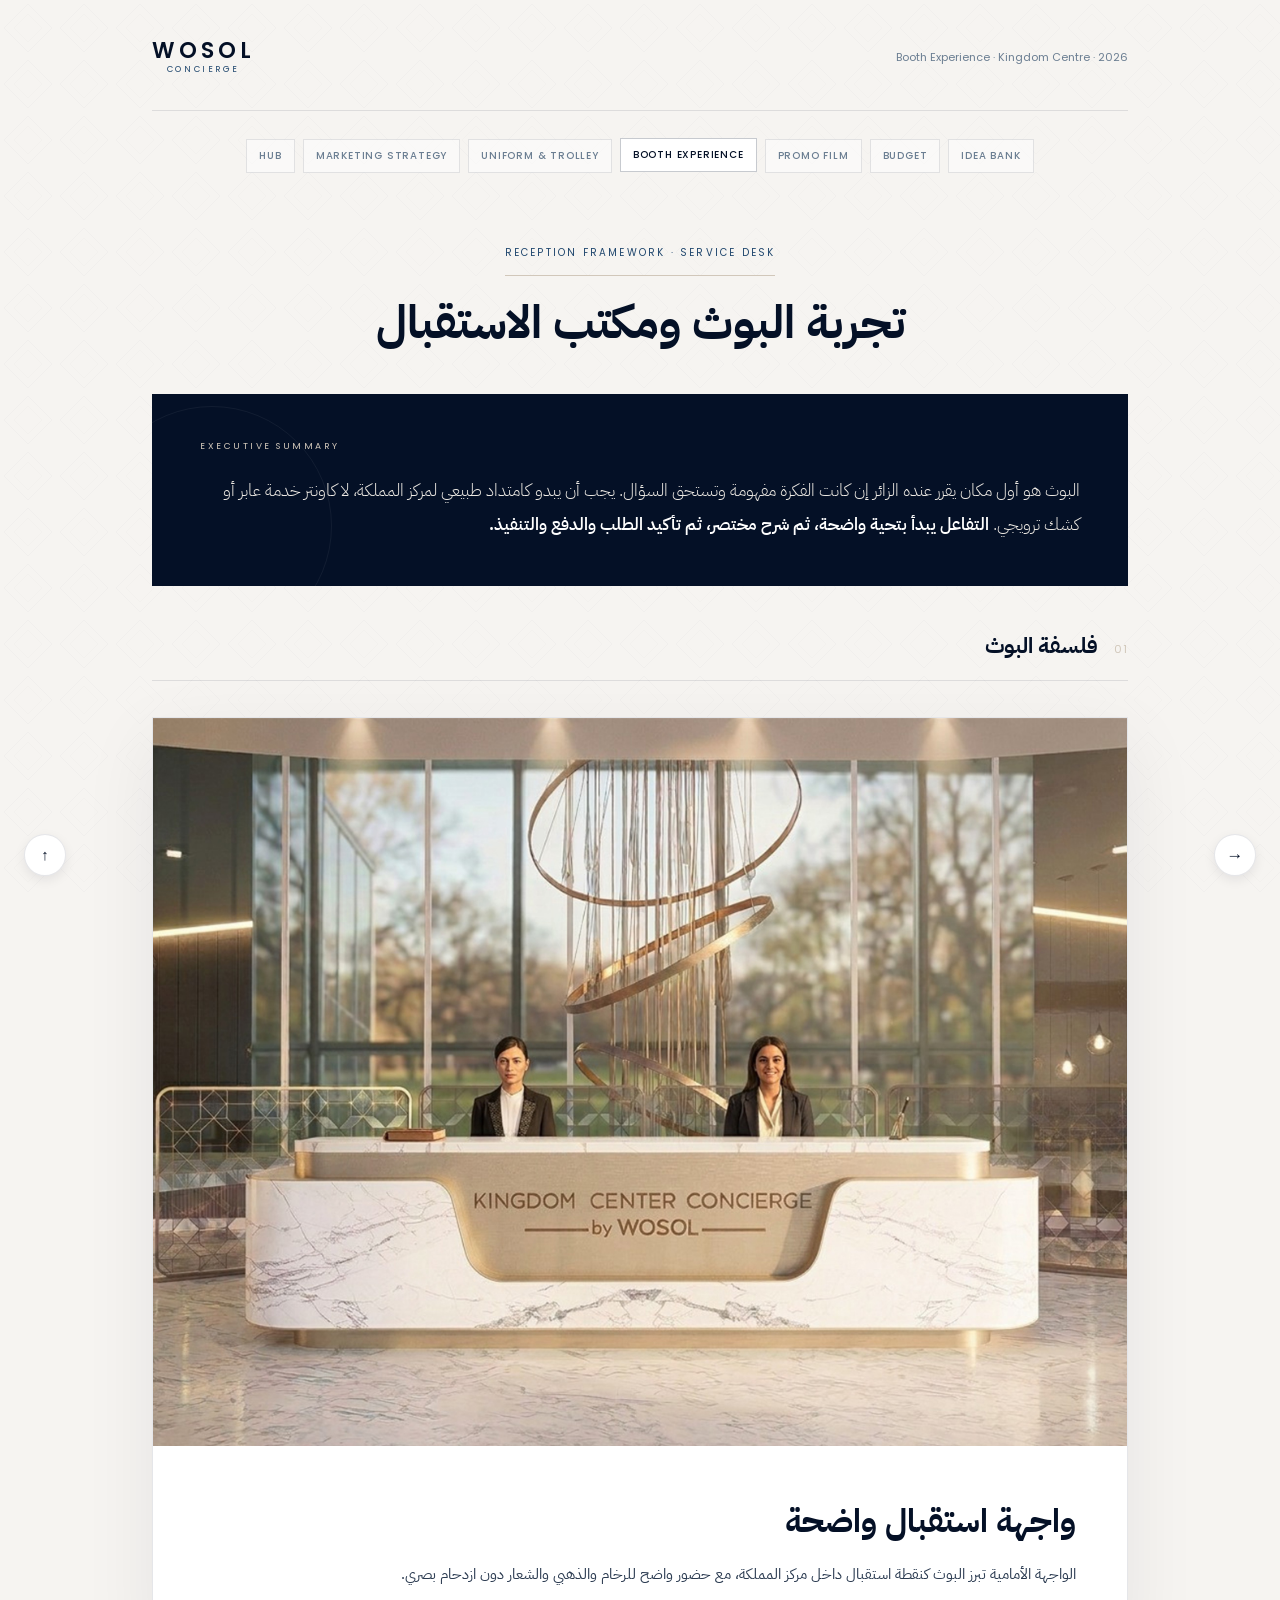
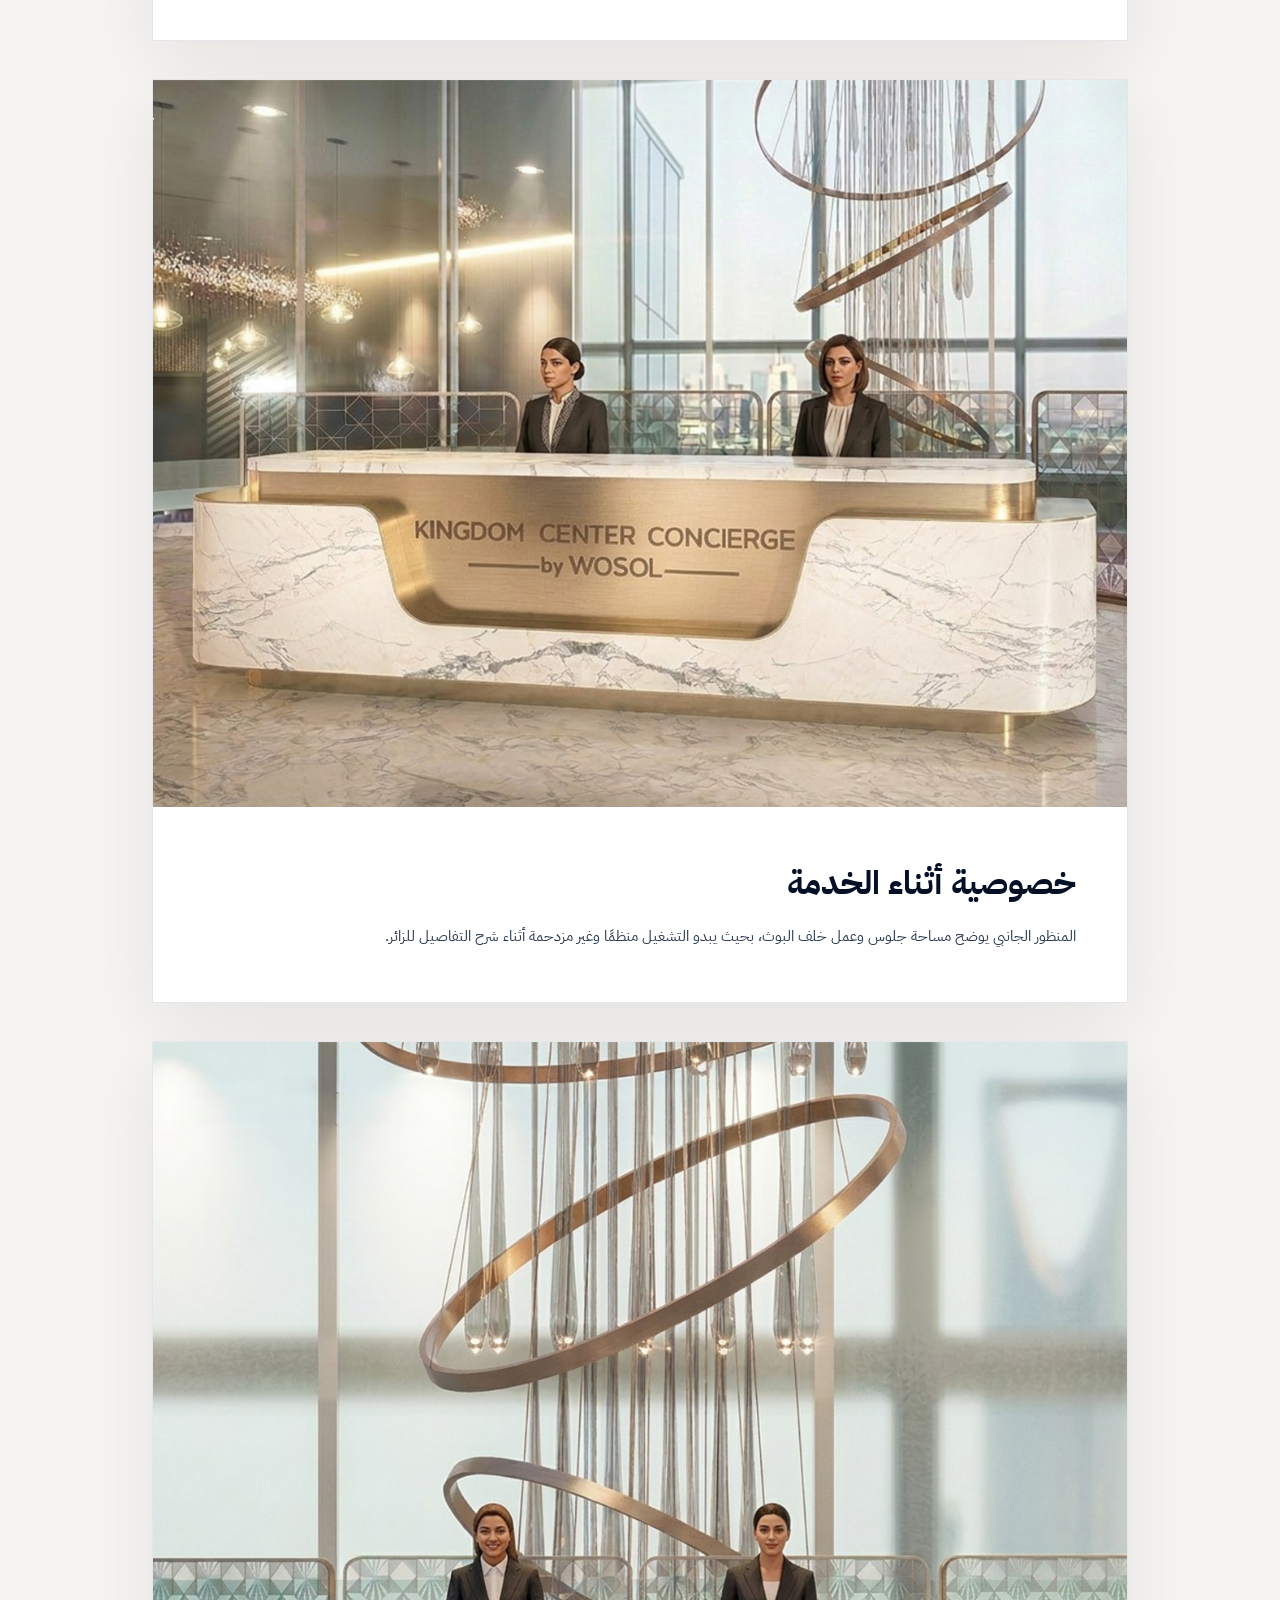
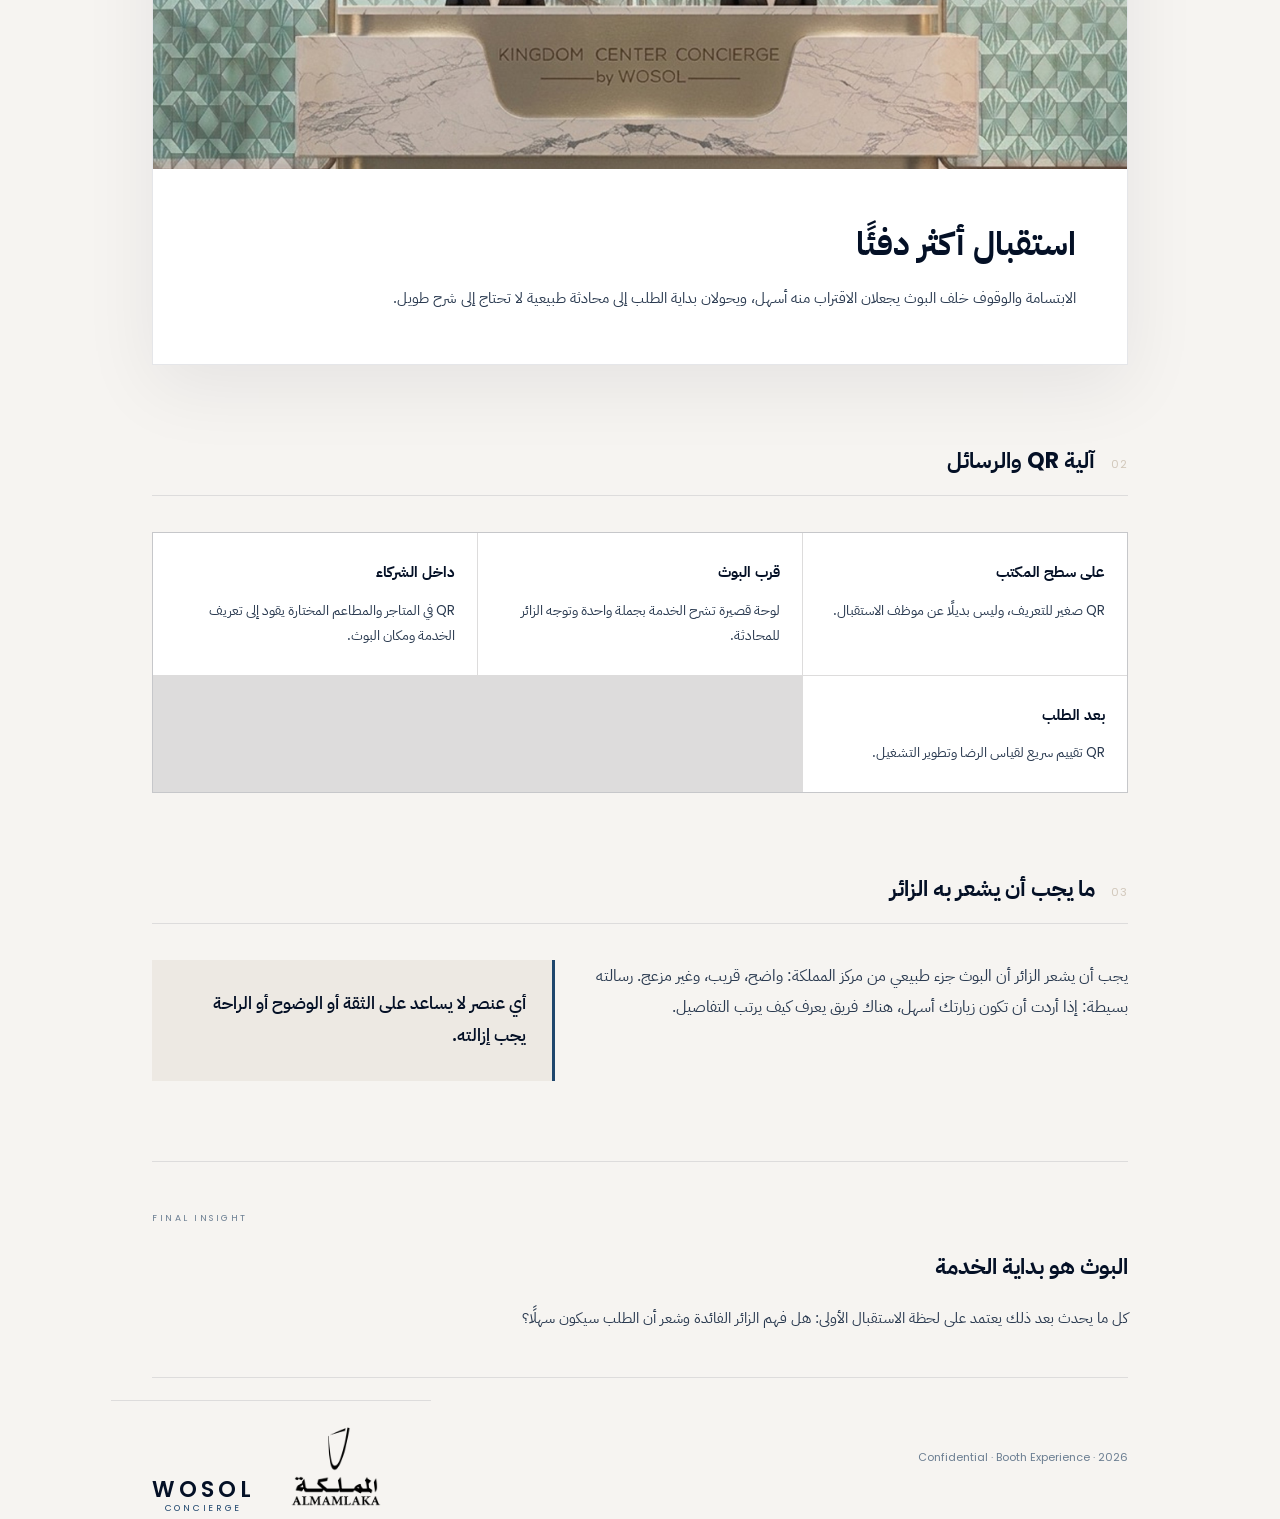
==== booth-experience/index.html @ fb4b719c "Adjust mobile footer lockup spacing" ====
<!DOCTYPE html>
<html lang="ar" dir="rtl">
<head>
  <meta charset="UTF-8" />
  <meta name="viewport" content="width=device-width, initial-scale=1.0" />
  <title>Kingdom Centre Concierge | Booth & Desk Experience</title>
  <link rel="preconnect" href="https://fonts.googleapis.com" />
  <link rel="preconnect" href="https://fonts.gstatic.com" crossorigin />
  <link href="https://fonts.googleapis.com/css2?family=IBM+Plex+Sans+Arabic:wght@300;400;500;600;700&family=Poppins:wght@300;400;500;600;700&display=swap" rel="stylesheet" />
  <link rel="stylesheet" href="/styles.css?v=footer-lockup-20260528" />
  <script src="/scripts/shared-shell.js?v=footer-lockup-20260528" defer></script>
</head>
<body>
  <div class="pattern-bg" aria-hidden="true"></div>

  <div class="page-wrapper">
    <div data-shell-header data-header-meta="Booth Experience · Kingdom Centre · 2026"></div>
    <div data-shell-nav data-current-page="booth-experience"></div>

    <main id="top">
      <div class="title-block">
        <span class="doc-label">Reception Framework · Service Desk</span>
        <h1 class="page-title">تجربة البوث ومكتب الاستقبال</h1>
      </div>

      <div class="exec-summary">
        <span class="exec-label">Executive Summary</span>
        <p>
          البوث هو أول مكان يقرر عنده الزائر إن كانت الفكرة مفهومة وتستحق السؤال.
          يجب أن يبدو كامتداد طبيعي لمركز المملكة، لا كاونتر خدمة عابر أو كشك ترويجي.
          <strong>التفاعل يبدأ بتحية واضحة، ثم شرح مختصر، ثم تأكيد الطلب والدفع والتنفيذ.</strong>
        </p>
      </div>

      <section class="section">
        <div class="section-header">
          <span class="section-num">01</span>
          <div>
            <h2 class="section-title">فلسفة البوث</h2>
          </div>
        </div>

        <div class="booth-scene-list">
          <article class="booth-scene-card">
            <img src="/assets/booth-images/booth-01.jpg" alt="واجهة أمامية لبوث الكونسيرج داخل مركز المملكة" loading="eager" decoding="async" />
            <div class="booth-scene-copy">
              <h3>واجهة استقبال واضحة</h3>
              <p>
                الواجهة الأمامية تبرز البوث كنقطة استقبال داخل مركز المملكة، مع حضور واضح للرخام
                والذهبي والشعار دون ازدحام بصري.
              </p>
            </div>
          </article>

          <article class="booth-scene-card">
            <img src="/assets/booth-images/booth-02.jpg" alt="منظور جانبي لبوث الكونسيرج يوضح الخصوصية ومنطقة الخدمة" loading="lazy" decoding="async" />
            <div class="booth-scene-copy">
              <h3>خصوصية أثناء الخدمة</h3>
              <p>
                المنظور الجانبي يوضح مساحة جلوس وعمل خلف البوث، بحيث يبدو التشغيل منظمًا
                وغير مزدحمة أثناء شرح التفاصيل للزائر.
              </p>
            </div>
          </article>

          <article class="booth-scene-card">
            <img src="/assets/booth-images/booth-05.jpg" alt="بوث الكونسيرج مع استقبال أكثر دفئًا داخل مركز المملكة" loading="lazy" decoding="async" />
            <div class="booth-scene-copy">
              <h3>استقبال أكثر دفئًا</h3>
              <p>
                الابتسامة والوقوف خلف البوث يجعلان الاقتراب منه أسهل،
                ويحولان بداية الطلب إلى محادثة طبيعية لا تحتاج إلى شرح طويل.
              </p>
            </div>
          </article>
        </div>
      </section>

      <section class="section">
        <div class="section-header">
          <span class="section-num">02</span>
          <div>
            <h2 class="section-title">آلية <bdi class="en-term">QR</bdi> والرسائل</h2>
          </div>
        </div>

        <div class="content-board">
          <div><strong>على سطح المكتب</strong><p><bdi class="en-term">QR</bdi> صغير للتعريف، وليس بديلًا عن موظف الاستقبال.</p></div>
          <div><strong>قرب البوث</strong><p>لوحة قصيرة تشرح الخدمة بجملة واحدة وتوجه الزائر للمحادثة.</p></div>
          <div><strong>داخل الشركاء</strong><p><bdi class="en-term">QR</bdi> في المتاجر والمطاعم المختارة يقود إلى تعريف الخدمة ومكان البوث.</p></div>
          <div><strong>بعد الطلب</strong><p><bdi class="en-term">QR</bdi> تقييم سريع لقياس الرضا وتطوير التشغيل.</p></div>
        </div>
      </section>

      <section class="section">
        <div class="section-header">
          <span class="section-num">03</span>
          <div>
            <h2 class="section-title">ما يجب أن يشعر به الزائر</h2>
          </div>
        </div>

        <div class="section-body two-column">
          <p>
            يجب أن يشعر الزائر أن البوث جزء طبيعي من مركز المملكة: واضح، قريب، وغير مزعج.
            رسالته بسيطة: إذا أردت أن تكون زيارتك أسهل، هناك فريق يعرف كيف يرتب التفاصيل.
          </p>
          <aside class="insight-panel">
            <p>أي عنصر لا يساعد على الثقة أو الوضوح أو الراحة يجب إزالته.</p>
          </aside>
        </div>
      </section>

      <div class="closing-section">
        <span class="closing-label">Final Insight</span>
        <h3>البوث هو بداية الخدمة</h3>
        <p>كل ما يحدث بعد ذلك يعتمد على لحظة الاستقبال الأولى: هل فهم الزائر الفائدة وشعر أن الطلب سيكون سهلًا؟</p>
      </div>
    </main>

    <div data-shell-footer data-footer-meta="Confidential · Booth Experience · 2026"></div>
  </div>

  <a class="back-btn" href="#top" aria-label="Back to top">↑</a>
  <button class="history-back-btn" type="button" aria-label="Back" onclick="location.href='/'">→</button>
</body>
</html>
---- styles.css ----
:root {
  --navy-deep: #041026;
  --navy-mid: #16304E;
  --navy-light: #1F466D;
  --beige-warm: #EDE9E3;
  --beige-sand: #D1C7BA;
  --white-soft: #F6F4F1;
  --text-body: #2a3a50;
  --text-light: #6b7e92;
  --border: rgba(4, 16, 38, 0.10);
  --shadow: 0 22px 60px rgba(4, 16, 38, 0.08);
}

*,
*::before,
*::after {
  box-sizing: border-box;
  margin: 0;
  padding: 0;
}

html {
  font-size: 16px;
  scroll-behavior: smooth;
}

body {
  font-family: 'IBM Plex Sans Arabic', sans-serif;
  background-color: var(--white-soft);
  color: var(--navy-deep);
  line-height: 1.85;
  direction: rtl;
  -webkit-font-smoothing: antialiased;
}

a {
  color: inherit;
  text-decoration: none;
}

.sr-only {
  position: absolute;
  width: 1px;
  height: 1px;
  padding: 0;
  margin: -1px;
  overflow: hidden;
  clip: rect(0, 0, 0, 0);
  white-space: nowrap;
  border: 0;
}

.en-term {
  direction: ltr;
  unicode-bidi: isolate;
  font-family: 'Poppins', sans-serif;
  white-space: nowrap;
}

p + p {
  margin-top: 14px;
}

.en,
.header-meta,
.doc-label,
.page-title-en,
.exec-label,
.section-num,
.section-title-en,
.card-num,
.footer-meta,
.closing-label,
.logo-name,
.logo-sub,
.visual-label,
.row-num,
.roadmap-month,
.channel-name,
.hub-title,
.hub-subtitle,
.grid-label,
.hub-card-mark,
.card-cta,
.block-label,
.budget-table th,
.budget-table td {
  font-family: 'Poppins', sans-serif;
}

.pattern-bg {
  position: fixed;
  inset: 0;
  z-index: 0;
  pointer-events: none;
  opacity: 0.026;
  background-image: url("data:image/svg+xml,%3Csvg xmlns='http://www.w3.org/2000/svg' width='56' height='56'%3E%3Cpolygon points='28,4 52,28 28,52 4,28' fill='none' stroke='%23041026' stroke-width='0.8'/%3E%3Cpolygon points='28,14 42,28 28,42 14,28' fill='none' stroke='%23041026' stroke-width='0.5'/%3E%3C/svg%3E");
}

.site-intro {
  position: fixed;
  inset: 0;
  z-index: 9999;
  display: grid;
  place-items: center;
  overflow: hidden;
  background:
    radial-gradient(circle at 50% 44%, rgba(209, 199, 186, 0.24), transparent 28rem),
    var(--white-soft);
  animation: intro-exit 3s cubic-bezier(0.22, 1, 0.36, 1) forwards;
  pointer-events: none;
}

.site-intro::before {
  content: "";
  position: absolute;
  inset: 0;
  opacity: 0.024;
  background-image: url("data:image/svg+xml,%3Csvg xmlns='http://www.w3.org/2000/svg' width='80' height='80'%3E%3Cpath d='M40 0 L80 40 L40 80 L0 40Z' fill='none' stroke='%23041026' stroke-width='1'/%3E%3Cpath d='M40 20 L60 40 L40 60 L20 40Z' fill='none' stroke='%23041026' stroke-width='0.5'/%3E%3C/svg%3E");
}

.intro-lockup {
  position: relative;
  z-index: 1;
  display: grid;
  grid-template-columns: auto auto;
  align-items: end;
  justify-content: center;
  gap: clamp(34px, 8vw, 120px);
  width: min(720px, calc(100vw - 48px));
  direction: ltr;
  animation: intro-mark 2.72s cubic-bezier(0.22, 1, 0.36, 1) forwards;
}

.intro-wosol-mark {
  align-items: flex-start;
  min-width: 0;
}

.intro-wosol-mark .logo-name {
  font-size: clamp(24px, 3.85vw, 42px);
}

.intro-wosol-mark .logo-sub {
  margin-top: 7px;
  font-size: clamp(8px, 1.22vw, 13px);
}

.intro-kingdom-mark {
  display: grid;
  place-items: center;
  transform: translateY(clamp(16px, 2.4vw, 30px));
  width: clamp(116px, 18vw, 190px);
}

.intro-kingdom-mark img {
  display: block;
  width: 100%;
  height: auto;
}

.intro-line {
  position: absolute;
  top: calc(50% + 132px);
  z-index: 1;
  width: min(340px, 62vw);
  height: 1px;
  background: linear-gradient(90deg, transparent, var(--beige-sand), transparent);
  transform: scaleX(0);
  transform-origin: center;
  animation: intro-line 1.9s 0.5s cubic-bezier(0.22, 1, 0.36, 1) forwards;
}

.intro-title {
  position: absolute;
  top: calc(50% + 162px);
  z-index: 1;
  margin: 0;
  color: var(--text-light);
  direction: ltr;
  font-size: 9px;
  letter-spacing: 0.30em;
  text-transform: uppercase;
  opacity: 0;
  animation: intro-title 1.35s 1.15s ease forwards;
}

@keyframes intro-mark {
  0% {
    opacity: 0;
    filter: blur(10px);
    transform: translateY(18px);
  }

  34%,
  76% {
    opacity: 1;
    filter: blur(0);
    transform: translateY(0);
  }

  100% {
    opacity: 0;
    filter: blur(10px);
    transform: translateY(-16px);
  }
}

@keyframes intro-line {
  0% {
    opacity: 0;
    transform: scaleX(0);
  }

  28%,
  82% {
    opacity: 1;
    transform: scaleX(1);
  }

  100% {
    opacity: 0;
    transform: scaleX(1);
  }
}

@keyframes intro-title {
  0% {
    opacity: 0;
    filter: blur(8px);
    transform: translateY(8px);
  }

  58%,
  82% {
    opacity: 1;
    filter: blur(0);
    transform: translateY(0);
  }

  100% {
    opacity: 0;
    filter: blur(6px);
    transform: translateY(-8px);
  }
}

@keyframes intro-exit {
  0%,
  78% {
    opacity: 1;
    visibility: visible;
  }

  100% {
    opacity: 0;
    visibility: hidden;
  }
}

.page-wrapper {
  position: relative;
  z-index: 1;
  max-width: 1040px;
  margin: 0 auto;
  padding: 0 32px 0;
}

.site-header {
  display: flex;
  align-items: center;
  justify-content: space-between;
  gap: 28px;
  padding: 40px 0 36px;
  border-bottom: 1px solid var(--border);
  margin-bottom: 72px;
}

.hub-nav {
  display: flex;
  flex-wrap: wrap;
  justify-content: center;
  gap: 8px;
  margin: -44px 0 64px;
  direction: ltr;
}

.hub-nav a {
  display: inline-flex;
  align-items: center;
  min-height: 34px;
  padding: 7px 12px;
  border: 1px solid var(--border);
  background: rgba(255, 255, 255, 0.48);
  color: var(--text-light);
  font-size: 10px;
  font-weight: 500;
  letter-spacing: 0.08em;
  text-transform: uppercase;
  transition: transform 0.2s ease, border-color 0.2s ease, color 0.2s ease, background 0.2s ease;
}

.hub-nav a:hover,
.hub-nav a[aria-current="page"] {
  transform: translateY(-1px);
  border-color: rgba(4, 16, 38, 0.22);
  background: #fff;
  color: var(--navy-deep);
}

.hub-wrapper {
  max-width: 1120px;
}

.hub-header {
  margin-bottom: 68px;
}

.hub-hero {
  display: flex;
  justify-content: center;
  margin-bottom: 68px;
  padding-bottom: 54px;
  border-bottom: 1px solid var(--border);
}

.hub-hero-copy {
  width: min(920px, 100%);
  text-align: center;
}

.hub-hero-image {
  width: min(760px, 100%);
  margin: 0 auto 30px;
  overflow: hidden;
  border: 1px solid rgba(4, 16, 38, 0.10);
  background: rgba(237, 233, 227, 0.38);
  box-shadow: 0 22px 70px rgba(4, 16, 38, 0.08);
}

.hub-hero-image img {
  display: block;
  width: 100%;
  height: auto;
}

.hub-title {
  max-width: 100%;
  margin: 0 auto 22px;
  color: var(--navy-deep);
  direction: ltr;
  font-size: clamp(21px, 3.65vw, 42px);
  font-weight: 600;
  letter-spacing: 0;
  line-height: 1.08;
  white-space: nowrap;
}

.hub-title-compact {
  display: none;
}

.hub-subtitle {
  max-width: 820px;
  margin: 0 auto;
  color: var(--text-body);
  direction: ltr;
  font-size: clamp(14px, 1.7vw, 17px);
  font-weight: 300;
  line-height: 1.9;
}

.hub-hero-panel {
  border: 1px solid var(--border);
  background: #fff;
  padding: 30px;
  box-shadow: var(--shadow);
}

.hub-hero-panel p,
.hub-nav-block p {
  color: var(--text-body);
  font-size: 14px;
  line-height: 1.9;
}

.hub-nav-block p {
  margin: 0;
  width: min(100%, 620px);
  order: 2;
  direction: rtl;
  text-align: right;
}

.hub-nav-block {
  display: flex;
  align-items: end;
  justify-content: space-between;
  gap: 28px;
  margin-bottom: 24px;
  padding-bottom: 18px;
  border-bottom: 1px solid var(--border);
  direction: ltr;
}

.grid-label {
  color: var(--navy-light);
  direction: ltr;
  font-size: 11px;
  font-weight: 600;
  letter-spacing: 0.20em;
  text-transform: uppercase;
}

.hub-nav-block .grid-label {
  order: 1;
  flex: 0 0 auto;
  text-align: left;
}

.hub-cards-grid {
  display: grid;
  grid-template-columns: repeat(3, minmax(0, 1fr));
  gap: 16px;
  margin-bottom: 76px;
}

.hub-card {
  position: relative;
  display: grid;
  min-height: 360px;
  align-content: start;
  gap: 14px;
  padding: 22px;
  border: 1px solid var(--border);
  background: #fff;
  color: var(--navy-deep);
  overflow: hidden;
  transition: transform 0.25s ease, border-color 0.25s ease, box-shadow 0.25s ease;
}

.hub-card:hover {
  transform: translateY(-4px);
  border-color: rgba(4, 16, 38, 0.22);
  box-shadow: var(--shadow);
}

.hub-card-mark {
  color: var(--beige-sand);
  direction: ltr;
  font-size: 11px;
  font-weight: 600;
  letter-spacing: 0.16em;
  text-transform: uppercase;
}

.hub-card h2 {
  position: relative;
  z-index: 1;
  direction: ltr;
  font-size: 18px;
  font-weight: 600;
  line-height: 1.35;
  text-align: center;
}

.hub-card p {
  position: relative;
  z-index: 1;
  color: var(--text-body);
  font-size: 13.5px;
  line-height: 1.9;
}

.hub-card .en-card-note {
  direction: ltr;
  font-family: 'Poppins', sans-serif;
  font-size: 14px;
  font-weight: 500;
  letter-spacing: 0.02em;
  text-align: left;
}

.hub-card .card-cta {
  position: relative;
  z-index: 1;
  display: inline-flex;
  align-items: center;
  justify-content: center;
  justify-self: center;
  min-width: 128px;
  margin-top: auto;
  padding: 11px 24px;
  border: 1px solid rgba(209, 199, 186, 0.72);
  background: var(--beige-warm);
  color: var(--navy-deep);
  direction: ltr;
  font-size: 11px;
  font-weight: 600;
  letter-spacing: 0.16em;
  line-height: 1;
  text-transform: uppercase;
  box-shadow: 0 10px 28px rgba(4, 16, 38, 0.06);
}

.featured-card {
  background: var(--navy-deep);
  color: var(--beige-warm);
}

.featured-card p,
.featured-card .card-cta {
  color: var(--beige-warm);
}

.featured-card .card-cta {
  color: var(--navy-deep);
}

.featured-card .hub-card-mark {
  color: var(--beige-sand);
}

.hub-card-visual {
  min-height: 132px;
}

.hub-card-image {
  position: relative;
  z-index: 1;
  display: block;
  width: 100%;
  min-height: 0;
  margin: 0;
  aspect-ratio: 8 / 5;
  overflow: hidden;
  border: 1px solid rgba(4, 16, 38, 0.10);
  background:
    linear-gradient(145deg, rgba(255, 255, 255, 0.58), rgba(237, 233, 227, 0.68)),
    var(--beige-warm);
}

.hub-card-image img {
  display: block;
  width: 100%;
  height: 100%;
  object-fit: contain;
}

.featured-card .hub-card-image {
  border-color: rgba(237, 233, 227, 0.18);
  background: var(--navy-mid);
}

.idea-bank-section {
  scroll-margin-top: 32px;
}

.sketch-mark,
.sketch-board {
  position: relative;
  overflow: hidden;
  border: 1px solid rgba(4, 16, 38, 0.10);
  background:
    linear-gradient(145deg, rgba(255, 255, 255, 0.62), rgba(237, 233, 227, 0.70)),
    var(--beige-warm);
}

.featured-card .sketch-mark {
  border-color: rgba(237, 233, 227, 0.18);
  background:
    linear-gradient(145deg, rgba(255, 255, 255, 0.08), rgba(209, 199, 186, 0.15)),
    var(--navy-mid);
}

.sketch-mark::before,
.sketch-mark::after,
.sketch-board::before,
.sketch-board::after {
  content: "";
  position: absolute;
  pointer-events: none;
}

.sketch-mark::before {
  inset: 24px 28px 28px 28px;
  border: 1px solid rgba(4, 16, 38, 0.16);
  transform: rotate(-2deg);
}

.sketch-mark::after {
  inset: 42px 18% 38px 18%;
  border-top: 2px solid rgba(4, 16, 38, 0.34);
  border-bottom: 1px solid rgba(209, 199, 186, 0.9);
  transform: rotate(3deg);
}

.featured-card .sketch-mark::before,
.featured-card .sketch-mark::after {
  border-color: rgba(237, 233, 227, 0.28);
}

.sketch-mark-uniform::after {
  inset: 28px 34% 28px 34%;
  border: 1px solid rgba(4, 16, 38, 0.28);
  border-radius: 50% 50% 8px 8px;
  background: linear-gradient(90deg, transparent 48%, rgba(209, 199, 186, 0.65) 48% 52%, transparent 52%);
}

.sketch-mark-booth::after {
  inset: auto 16% 28px 16%;
  height: 48px;
  border: 1px solid rgba(4, 16, 38, 0.20);
  border-top: 4px solid rgba(209, 199, 186, 0.90);
}

.sketch-mark-film::after {
  inset: 30px 14% 30px 14%;
  border-top: 3px solid rgba(4, 16, 38, 0.28);
  border-bottom: 3px solid rgba(4, 16, 38, 0.16);
  transform: skewX(-10deg);
}

.sketch-mark-budget::after {
  inset: 28px 18% 28px 18%;
  background:
    linear-gradient(rgba(4, 16, 38, 0.14), rgba(4, 16, 38, 0.14)) 0 33% / 100% 1px no-repeat,
    linear-gradient(rgba(4, 16, 38, 0.14), rgba(4, 16, 38, 0.14)) 0 66% / 100% 1px no-repeat,
    linear-gradient(90deg, rgba(4, 16, 38, 0.14), rgba(4, 16, 38, 0.14)) 50% 0 / 1px 100% no-repeat;
  border: 1px solid rgba(4, 16, 38, 0.16);
}

.sketch-mark-current::after,
.sketch-mark-marketing::after {
  inset: 32px 18% 30px 18%;
  border: 1px solid rgba(4, 16, 38, 0.16);
  border-right: 6px solid rgba(209, 199, 186, 0.85);
}

.editorial-split {
  display: grid;
  grid-template-columns: minmax(280px, 0.85fr) minmax(0, 1.15fr);
  gap: 34px;
  align-items: stretch;
}

.sketch-board {
  min-height: 430px;
  box-shadow: var(--shadow);
}

.sketch-board::before {
  inset: 38px 42px 44px;
  border: 1px solid rgba(4, 16, 38, 0.16);
  transform: rotate(-1.5deg);
}

.sketch-board::after {
  inset: auto 14% 54px 14%;
  height: 54px;
  border-top: 2px solid rgba(4, 16, 38, 0.22);
  border-bottom: 1px solid rgba(209, 199, 186, 0.92);
  transform: rotate(1.5deg);
}

.sketch-uniform {
  background:
    linear-gradient(90deg, transparent 0 18%, rgba(4, 16, 38, 0.10) 18% 19%, transparent 19%),
    linear-gradient(145deg, rgba(255, 255, 255, 0.62), rgba(237, 233, 227, 0.76)),
    var(--beige-warm);
}

.sketch-booth::after {
  inset: auto 12% 60px 12%;
  height: 78px;
  border: 1px solid rgba(4, 16, 38, 0.18);
  border-top: 5px solid rgba(209, 199, 186, 0.92);
}

.sketch-film::before {
  inset: 54px 36px 60px;
  border-top: 2px solid rgba(4, 16, 38, 0.22);
  border-bottom: 2px solid rgba(4, 16, 38, 0.14);
  transform: skewX(-8deg);
}

.text-stack {
  display: grid;
  align-content: center;
  gap: 24px;
}

.text-stack > p {
  color: var(--text-body);
  font-size: 15px;
  line-height: 2;
}

.budget-summary-grid {
  display: grid;
  grid-template-columns: repeat(3, minmax(0, 1fr));
  gap: 14px;
}

.budget-summary-grid article {
  border: 1px solid var(--border);
  background: #fff;
  padding: 24px;
}

.budget-summary-grid span {
  display: block;
  margin-bottom: 12px;
  color: var(--beige-sand);
  direction: ltr;
  font-size: 11px;
  font-weight: 600;
  letter-spacing: 0.16em;
  text-transform: uppercase;
}

.budget-summary-grid strong {
  display: block;
  margin-bottom: 10px;
  direction: ltr;
  font-family: 'Poppins', sans-serif;
  font-size: 20px;
  font-weight: 600;
}

.budget-summary-grid p {
  color: var(--text-body);
  font-size: 13.5px;
  line-height: 1.9;
}

.budget-table-wrap {
  overflow-x: auto;
  border: 1px solid var(--border);
  background: #fff;
}

.budget-table {
  width: 100%;
  min-width: 820px;
  border-collapse: collapse;
}

.budget-table th,
.budget-table td {
  padding: 16px 18px;
  border-bottom: 1px solid var(--border);
  border-left: 1px solid var(--border);
  color: var(--text-body);
  direction: rtl;
  font-size: 12.5px;
  line-height: 1.7;
  text-align: right;
  vertical-align: top;
}

.budget-table th {
  background: var(--navy-deep);
  color: var(--beige-warm);
  font-weight: 500;
}

.budget-table td:first-child {
  direction: ltr;
  color: var(--navy-deep);
  font-weight: 600;
}

.header-meta {
  color: var(--text-light);
  direction: ltr;
  font-size: 11px;
}

.logo-block,
.footer-logo {
  display: flex;
  flex-direction: column;
  align-items: center;
  direction: ltr;
  gap: 3px;
  text-align: center;
}

.logo-name {
  color: var(--navy-deep);
  font-size: 22px;
  font-weight: 600;
  letter-spacing: 0.18em;
  line-height: 1;
}

.logo-sub {
  color: var(--navy-light);
  font-size: 8.5px;
  font-weight: 400;
  letter-spacing: 0.30em;
  line-height: 1;
  text-transform: uppercase;
}

.title-block {
  text-align: center;
  margin-bottom: 44px;
}

.doc-label {
  display: inline-block;
  margin-bottom: 20px;
  padding-bottom: 12px;
  border-bottom: 1px solid var(--beige-sand);
  color: var(--navy-light);
  direction: ltr;
  font-size: 10px;
  letter-spacing: 0.22em;
  text-transform: uppercase;
}

.page-title {
  max-width: 820px;
  margin: 0 auto 10px;
  color: var(--navy-deep);
  font-size: clamp(20px, 4.2vw, 46px);
  font-weight: 700;
  letter-spacing: 0;
  line-height: 1.18;
  white-space: nowrap;
}

.page-title-en {
  color: var(--navy-light);
  direction: ltr;
  font-size: clamp(13px, 2vw, 16px);
  font-weight: 300;
  letter-spacing: 0.14em;
  text-transform: uppercase;
}

.hero-visual {
  display: grid;
  grid-template-columns: minmax(0, 1.08fr) minmax(280px, 0.92fr);
  align-items: stretch;
  margin-bottom: 44px;
  border: 1px solid var(--border);
  background: #fff;
  box-shadow: var(--shadow);
}

.visual-frame {
  position: relative;
  min-height: 320px;
  overflow: hidden;
  background:
    linear-gradient(135deg, rgba(4, 16, 38, 0.08), rgba(209, 199, 186, 0.18)),
    var(--beige-warm);
}

.image-frame {
  margin: 0;
  background: var(--beige-warm);
}

.image-frame img,
.section-media img {
  display: block;
  width: 100%;
}

.image-frame img {
  height: 100%;
  object-fit: cover;
}

.section-media img {
  height: auto;
  object-fit: contain;
}

.image-frame::before,
.image-frame::after {
  display: none;
}

.visual-frame::before,
.visual-frame::after {
  content: "";
  position: absolute;
  pointer-events: none;
}

.visual-booth {
  background:
    radial-gradient(circle at 20% 14%, rgba(255, 255, 255, 0.72), transparent 26%),
    linear-gradient(90deg, transparent 0 16%, rgba(4, 16, 38, 0.08) 16% 17%, transparent 17% 58%, rgba(4, 16, 38, 0.08) 58% 59%, transparent 59%),
    linear-gradient(135deg, #f8f6f1 0%, #ede9e3 48%, #d1c7ba 100%);
}

.visual-booth::before {
  inset: 48px 18% 54px 18%;
  border: 1px solid rgba(4, 16, 38, 0.12);
  background:
    linear-gradient(to bottom, rgba(255, 255, 255, 0.72), rgba(255, 255, 255, 0.18)),
    linear-gradient(90deg, rgba(4, 16, 38, 0.07), transparent 18% 82%, rgba(4, 16, 38, 0.07));
  box-shadow: inset 0 -54px 0 rgba(4, 16, 38, 0.80);
}

.visual-booth::after {
  right: 13%;
  bottom: 42px;
  width: 64%;
  height: 58px;
  border: 1px solid rgba(4, 16, 38, 0.16);
  background:
    radial-gradient(circle at 18% 48%, var(--beige-sand) 0 7px, transparent 8px),
    radial-gradient(circle at 82% 48%, var(--beige-sand) 0 7px, transparent 8px),
    linear-gradient(90deg, var(--navy-deep), var(--navy-mid));
}

.visual-journey {
  min-height: 420px;
  border: 1px solid rgba(237, 233, 227, 0.10);
  background:
    radial-gradient(circle at 78% 20%, rgba(209, 199, 186, 0.22), transparent 24%),
    linear-gradient(120deg, rgba(246, 244, 241, 0.08), transparent 40%),
    #071526;
}

.visual-journey::before {
  inset: 36px 16% 36px 16%;
  border: 1px solid rgba(237, 233, 227, 0.18);
  background:
    linear-gradient(90deg, transparent 0 22%, rgba(237, 233, 227, 0.08) 22% 23%, transparent 23% 77%, rgba(237, 233, 227, 0.08) 77% 78%, transparent 78%),
    linear-gradient(to bottom, rgba(237, 233, 227, 0.14), rgba(237, 233, 227, 0.02));
}

.visual-journey::after {
  right: 26%;
  bottom: 58px;
  width: 48%;
  height: 84px;
  border: 1px solid rgba(209, 199, 186, 0.44);
  background:
    linear-gradient(90deg, rgba(209, 199, 186, 0.18), transparent 20% 80%, rgba(209, 199, 186, 0.18)),
    rgba(237, 233, 227, 0.09);
}

.visual-copy {
  display: flex;
  flex-direction: column;
  justify-content: space-between;
  min-height: 320px;
  padding: 34px;
  background: var(--navy-deep);
  color: var(--beige-warm);
}

.visual-label {
  color: var(--beige-sand);
  direction: ltr;
  font-size: 9px;
  letter-spacing: 0.24em;
  text-transform: uppercase;
}

.visual-copy h2 {
  max-width: 360px;
  color: #fff;
  font-size: clamp(25px, 4vw, 38px);
  font-weight: 600;
  line-height: 1.45;
}

.exec-summary {
  position: relative;
  overflow: hidden;
  margin-bottom: 44px;
  padding: 44px 48px;
  background-color: var(--navy-deep);
  color: var(--beige-warm);
}

.exec-summary::after {
  content: '';
  position: absolute;
  bottom: -60px;
  left: -60px;
  width: 240px;
  height: 240px;
  border: 1px solid rgba(237, 233, 227, 0.06);
  border-radius: 50%;
}

.exec-label {
  position: relative;
  z-index: 1;
  display: block;
  margin-bottom: 20px;
  color: var(--beige-sand);
  direction: ltr;
  font-size: 9px;
  letter-spacing: 0.28em;
  text-transform: uppercase;
}

.exec-summary p {
  position: relative;
  z-index: 1;
  color: var(--beige-warm);
  font-size: 17px;
  font-weight: 300;
  line-height: 2;
}

.exec-summary strong {
  color: #fff;
  font-weight: 600;
}

.doc-nav {
  display: flex;
  flex-wrap: wrap;
  gap: 1px;
  margin-bottom: 80px;
  border: 1px solid var(--border);
  background: var(--border);
}

.doc-nav a {
  flex: 1 1 120px;
  padding: 12px 14px;
  background: #fff;
  color: var(--navy-mid);
  font-size: 12.5px;
  font-weight: 600;
  text-align: center;
  transition: background 0.2s ease, color 0.2s ease;
}

.doc-nav a:hover {
  background: var(--beige-warm);
  color: var(--navy-deep);
}

.section {
  margin-bottom: 80px;
}

.section-media {
  position: relative;
  aspect-ratio: 8 / 5;
  height: auto;
  margin: -8px 0 36px;
  overflow: hidden;
  border: 1px solid var(--border);
  background: var(--beige-warm);
}

.section-media::after {
  content: "";
  position: absolute;
  inset: 0;
  pointer-events: none;
  background:
    linear-gradient(180deg, rgba(4, 16, 38, 0.00), rgba(4, 16, 38, 0.08)),
    linear-gradient(90deg, rgba(246, 244, 241, 0.10), rgba(246, 244, 241, 0.00) 32% 68%, rgba(246, 244, 241, 0.10));
}

.section-header {
  display: flex;
  align-items: baseline;
  gap: 16px;
  margin-bottom: 36px;
  padding-bottom: 18px;
  border-bottom: 1px solid var(--border);
}

.section-num {
  flex-shrink: 0;
  color: var(--beige-sand);
  direction: ltr;
  font-size: 11px;
  font-weight: 400;
  letter-spacing: 0.10em;
}

.section-title {
  color: var(--navy-deep);
  font-size: 22px;
  font-weight: 700;
  line-height: 1.45;
}

.section-title-en {
  margin-top: 4px;
  color: var(--text-light);
  direction: ltr;
  font-size: 10px;
  letter-spacing: 0.18em;
  text-transform: uppercase;
}

.section-body {
  color: var(--text-body);
  font-size: 15.5px;
  line-height: 2;
}

.two-column {
  display: grid;
  grid-template-columns: minmax(0, 1.15fr) minmax(240px, 0.85fr);
  gap: 28px;
  align-items: stretch;
}

.insight-panel {
  display: flex;
  flex-direction: column;
  justify-content: space-between;
  padding: 28px 26px;
  border-right: 3px solid var(--navy-light);
  background: var(--beige-warm);
}

.panel-label {
  display: block;
  margin-bottom: 42px;
  color: var(--navy-light);
  direction: ltr;
  font-size: 9px;
  letter-spacing: 0.22em;
  text-transform: uppercase;
}

.insight-panel p {
  color: var(--navy-deep);
  font-size: 17px;
  font-weight: 600;
  line-height: 1.9;
}

.strategy-grid {
  display: grid;
  gap: 1px;
  border: 1px solid var(--border);
  background: var(--border);
}

.strategy-grid.four {
  grid-template-columns: repeat(4, minmax(0, 1fr));
}

.strategy-card {
  position: relative;
  min-height: 220px;
  padding: 28px 22px;
  background: #fff;
  transition: background 0.2s ease, transform 0.2s ease;
}

.strategy-card::before {
  content: "";
  position: absolute;
  top: 0;
  right: 0;
  left: 0;
  height: 2px;
  background: var(--beige-sand);
  transform: scaleX(0);
  transform-origin: right;
  transition: transform 0.2s ease;
}

.strategy-card:hover {
  background: var(--beige-warm);
  transform: translateY(-2px);
}

.strategy-card:hover::before {
  transform: scaleX(1);
}

.card-num {
  display: block;
  margin-bottom: 26px;
  color: var(--beige-sand);
  direction: ltr;
  font-size: 11px;
  letter-spacing: 0.14em;
}

.card-title {
  margin-bottom: 10px;
  color: var(--navy-deep);
  font-size: 16px;
  font-weight: 700;
  line-height: 1.5;
}

.card-desc {
  color: var(--text-body);
  font-size: 13.5px;
  line-height: 1.85;
}

.objectives-list {
  display: grid;
  border: 1px solid var(--border);
  background: #fff;
}

.objective-row {
  display: grid;
  grid-template-columns: 70px 240px 1fr;
  gap: 20px;
  align-items: baseline;
  padding: 24px 26px;
  border-bottom: 1px solid var(--border);
}

.objective-row:last-child {
  border-bottom: 0;
}

.row-num {
  color: var(--beige-sand);
  direction: ltr;
  font-size: 11px;
  letter-spacing: 0.14em;
}

.objective-row h3 {
  color: var(--navy-deep);
  font-size: 15px;
  line-height: 1.6;
}

.objective-row p {
  color: var(--text-body);
  font-size: 13.5px;
  line-height: 1.85;
}

.navy-section {
  padding: 44px;
  background: var(--navy-deep);
  color: var(--beige-warm);
}

.dark-header {
  border-color: rgba(237, 233, 227, 0.12);
}

.dark-header .section-title {
  color: #fff;
}

.dark-header .section-title-en {
  color: rgba(237, 233, 227, 0.62);
}

.journey-layout {
  display: grid;
  grid-template-columns: minmax(260px, 0.9fr) minmax(0, 1.1fr);
  gap: 28px;
  align-items: stretch;
}

.journey-steps {
  display: grid;
  gap: 1px;
  border: 1px solid rgba(237, 233, 227, 0.10);
  background: rgba(237, 233, 227, 0.10);
}

.journey-step {
  display: grid;
  grid-template-columns: 46px 1fr;
  gap: 16px;
  padding: 22px;
  background: rgba(237, 233, 227, 0.04);
}

.journey-step b {
  display: inline-flex;
  align-items: center;
  justify-content: center;
  width: 34px;
  height: 34px;
  border: 1px solid rgba(209, 199, 186, 0.42);
  color: var(--beige-sand);
  font-size: 13px;
  font-weight: 500;
}

.journey-step h3 {
  margin-bottom: 6px;
  color: #fff;
  font-size: 15px;
}

.journey-step p {
  color: rgba(237, 233, 227, 0.72);
  font-size: 13.5px;
  line-height: 1.85;
}

.checklist-grid,
.content-board,
.roadmap,
.kpi-grid {
  display: grid;
  gap: 1px;
  border: 1px solid var(--border);
  background: var(--border);
}

.checklist-grid {
  grid-template-columns: repeat(5, minmax(0, 1fr));
}

.check-card,
.content-board div,
.roadmap article {
  padding: 26px 22px;
  background: #fff;
}

.check-card h3,
.roadmap h3,
.content-board strong {
  display: block;
  margin-bottom: 12px;
  color: var(--navy-deep);
  font-size: 15px;
}

.check-card ul {
  padding-right: 18px;
  color: var(--text-body);
  font-size: 13.5px;
  line-height: 1.9;
}

.check-card li + li {
  margin-top: 8px;
}

.channel-table {
  border: 1px solid var(--border);
  background: var(--border);
}

.channel-row {
  display: grid;
  grid-template-columns: 160px 1fr 190px;
  gap: 1px;
}

.channel-row > div {
  padding: 20px 18px;
  background: #fff;
  color: var(--text-body);
  font-size: 13.5px;
  line-height: 1.75;
}

.channel-row.header-row > div {
  background: var(--navy-deep);
  color: var(--beige-sand);
  font-family: 'Poppins', sans-serif;
  font-size: 9px;
  letter-spacing: 0.18em;
  text-transform: uppercase;
}

.channel-name {
  color: var(--navy-deep) !important;
  direction: ltr;
  font-weight: 600;
}

.content-strategy-block {
  margin-top: 36px;
  padding: 32px 28px;
  border: 1px solid var(--border);
  background: var(--beige-warm);
}

.coverage-block {
  margin-top: 36px;
  background: #fff;
}

.block-label {
  display: block;
  margin-bottom: 14px;
  color: var(--navy-light);
  direction: ltr;
  font-family: 'Poppins', sans-serif;
  font-size: 9px;
  letter-spacing: 0.22em;
  text-transform: uppercase;
}

.content-strategy-block h3 {
  margin-bottom: 12px;
  color: var(--navy-deep);
  font-size: 18px;
  line-height: 1.6;
}

.content-strategy-block > p {
  max-width: 760px;
  margin-bottom: 24px;
  color: var(--text-body);
  font-size: 14px;
  line-height: 2;
}

.mini-grid {
  display: grid;
  grid-template-columns: repeat(3, minmax(0, 1fr));
  gap: 1px;
  border: 1px solid var(--border);
  background: var(--border);
}

.mini-grid article {
  padding: 22px 20px;
  background: rgba(255, 255, 255, 0.70);
}

.mini-grid strong {
  display: block;
  margin-bottom: 8px;
  color: var(--navy-deep);
  font-size: 14px;
  line-height: 1.55;
}

.mini-grid p {
  color: var(--text-body);
  font-size: 13px;
  line-height: 1.85;
}

.content-board {
  grid-template-columns: repeat(3, minmax(0, 1fr));
}

.content-board p {
  color: var(--text-body);
  font-size: 13.5px;
  line-height: 1.85;
}

.roadmap {
  grid-template-columns: repeat(3, minmax(0, 1fr));
}

.roadmap-month {
  display: block;
  margin-bottom: 14px;
  color: var(--navy-light);
  font-size: 10px;
  letter-spacing: 0.12em;
}

.roadmap p {
  color: var(--text-body);
  font-size: 13.5px;
  line-height: 1.85;
}

.kpi-grid {
  grid-template-columns: repeat(4, minmax(0, 1fr));
  border-color: rgba(237, 233, 227, 0.10);
  background: rgba(237, 233, 227, 0.10);
}

.kpi-grid div {
  min-height: 138px;
  padding: 22px 18px;
  background: rgba(237, 233, 227, 0.04);
}

.kpi-grid strong {
  display: block;
  margin-bottom: 8px;
  color: #fff;
  font-size: 14px;
  line-height: 1.6;
}

.kpi-grid span {
  display: block;
  color: rgba(237, 233, 227, 0.70);
  font-size: 12.5px;
  line-height: 1.75;
}

.kpi-groups {
  display: grid;
  gap: 28px;
}

.kpi-cluster {
  padding-top: 4px;
}

.kpi-cluster .block-label {
  color: var(--beige-sand);
}

.kpi-cluster > p {
  max-width: 760px;
  margin-bottom: 18px;
  color: rgba(237, 233, 227, 0.74);
  font-size: 14px;
  line-height: 1.9;
}

.closing-section {
  margin-top: 80px;
  padding-top: 48px;
  border-top: 1px solid var(--border);
}

.closing-label {
  display: block;
  margin-bottom: 24px;
  color: var(--text-light);
  direction: ltr;
  font-size: 9px;
  letter-spacing: 0.28em;
  text-transform: uppercase;
}

.closing-section h3 {
  margin-bottom: 20px;
  color: var(--navy-deep);
  font-size: 22px;
  font-weight: 700;
  line-height: 1.5;
}

.closing-section p {
  color: var(--text-body);
  font-size: 15px;
  line-height: 2;
}

.site-footer {
  display: flex;
  align-items: center;
  justify-content: space-between;
  gap: 18px;
  margin-top: 44px;
  padding: 22px 0 4px;
  border-top: 1px solid var(--border);
}

.footer-logo .logo-name {
  font-size: 22px;
}

.footer-logo .logo-sub {
  font-size: 9px;
}

.footer-brand-lockup {
  display: grid;
  grid-template-columns: auto auto;
  align-items: end;
  justify-content: center;
  gap: 26px;
  direction: ltr;
  position: relative;
  padding-top: 18px;
}

.footer-brand-lockup::before {
  content: "";
  position: absolute;
  top: 0;
  left: 50%;
  width: min(320px, 72vw);
  height: 1px;
  transform: translateX(-50%);
  background: var(--border);
}

.footer-kingdom-logo {
  display: grid;
  place-items: end center;
  width: 110px;
  transform: translateY(6px);
}

.footer-kingdom-logo img {
  display: block;
  width: 100%;
  height: auto;
}

.footer-meta {
  color: var(--text-light);
  direction: ltr;
  font-size: 11px;
}

.back-btn {
  position: fixed;
  left: 24px;
  bottom: 24px;
  z-index: 10;
  display: flex;
  align-items: center;
  justify-content: center;
  width: 42px;
  height: 42px;
  border: 1px solid var(--border);
  border-radius: 50%;
  background: #fff;
  color: var(--navy-deep);
  font-family: 'Poppins', sans-serif;
  font-size: 15px;
  box-shadow: 0 4px 12px rgba(4, 16, 38, 0.08);
  transition: transform 0.2s ease, background 0.2s ease, color 0.2s ease;
}

.history-back-btn {
  position: fixed;
  right: 24px;
  bottom: 24px;
  z-index: 10;
  display: flex;
  align-items: center;
  justify-content: center;
  width: 42px;
  height: 42px;
  border: 1px solid var(--border);
  border-radius: 50%;
  background: #fff;
  color: var(--navy-deep);
  cursor: pointer;
  font-family: 'Poppins', sans-serif;
  font-size: 15px;
  box-shadow: 0 4px 12px rgba(4, 16, 38, 0.08);
  transition: transform 0.2s ease, background 0.2s ease, color 0.2s ease;
}

.back-btn:hover,
.history-back-btn:hover {
  transform: translateY(-2px);
  background: var(--navy-deep);
  color: #fff;
}

.history-back-btn {
  font-size: 0;
}

.history-back-btn::before {
  content: "→";
  font-size: 17px;
}

.review-locked-page .page-wrapper,
.review-locked-page .back-btn,
.review-locked-page .history-back-btn {
  filter: blur(7px);
}

.review-locked-page .history-back-btn {
  z-index: 10000;
  filter: none;
}

.review-lock-overlay {
  position: fixed;
  inset: 0;
  z-index: 9998;
  display: grid;
  place-items: center;
  background: rgba(246, 244, 241, 0.44);
  -webkit-backdrop-filter: blur(12px);
  backdrop-filter: blur(12px);
}

.review-lock-panel {
  display: inline-flex;
  align-items: center;
  justify-content: center;
  flex-direction: column;
  gap: 18px;
  min-width: min(360px, calc(100vw - 48px));
  padding: 22px 34px;
  border: 1px solid rgba(4, 16, 38, 0.14);
  background: rgba(255, 255, 255, 0.68);
  box-shadow: 0 22px 70px rgba(4, 16, 38, 0.10);
}

.review-lock-overlay span {
  color: var(--navy-deep);
  font-size: clamp(28px, 5vw, 52px);
  font-weight: 700;
  line-height: 1.25;
}

.review-lock-input {
  width: min(220px, 58vw);
  height: 42px;
  border: 1px solid rgba(4, 16, 38, 0.18);
  background: rgba(255, 255, 255, 0.84);
  color: var(--navy-deep);
  direction: ltr;
  font-family: 'Poppins', sans-serif;
  font-size: 18px;
  font-weight: 500;
  letter-spacing: 0.16em;
  outline: none;
  text-align: center;
}

.review-lock-input:focus {
  border-color: rgba(31, 70, 109, 0.55);
  box-shadow: 0 0 0 3px rgba(31, 70, 109, 0.08);
}

@media (max-width: 900px) {
  .hero-visual,
  .two-column,
  .journey-layout,
  .hub-hero,
  .editorial-split {
    grid-template-columns: 1fr;
  }

  .hub-cards-grid {
    grid-template-columns: repeat(2, minmax(0, 1fr));
  }

  .hub-nav {
    margin-top: -28px;
  }

  .trolley-panel-wrap,
  .trolley-lower > div {
    grid-column: auto;
  }

  .hub-nav-block {
    align-items: start;
    flex-direction: column;
  }

  .strategy-grid.four,
  .checklist-grid,
  .kpi-grid,
  .budget-summary-grid {
    grid-template-columns: repeat(2, minmax(0, 1fr));
  }

  .objective-row {
    grid-template-columns: 54px 1fr;
  }

  .objective-row p {
    grid-column: 2;
  }

  .channel-row {
    grid-template-columns: 130px 1fr;
  }

  .channel-row > div:last-child {
    grid-column: 2;
    padding-top: 0;
  }

  .channel-row.header-row {
    display: none;
  }

  .content-board,
  .roadmap,
  .mini-grid {
    grid-template-columns: 1fr;
  }

  .budget-table-wrap {
    overflow: visible;
    border: 0;
    background: transparent;
  }

  .budget-table {
    min-width: 0;
    border-collapse: separate;
    border-spacing: 0 10px;
  }

  .budget-table thead {
    display: none;
  }

  .budget-table,
  .budget-table tbody,
  .budget-table tr,
  .budget-table td {
    display: block;
    width: 100%;
  }

  .budget-table tr {
    border: 1px solid var(--border);
    background: #fff;
  }

  .budget-table td {
    display: grid;
    grid-template-columns: minmax(110px, 0.36fr) minmax(0, 1fr);
    gap: 14px;
    align-items: start;
    padding: 14px 18px;
    border-bottom: 1px solid var(--border);
    border-left: 0;
    font-size: 13px;
    text-align: right;
  }

  .budget-table td:last-child {
    border-bottom: 0;
  }

  .budget-table td::before {
    content: attr(data-label);
    color: var(--text-light);
    font-family: 'IBM Plex Sans Arabic', sans-serif;
    font-weight: 600;
    direction: rtl;
  }

  .budget-table td:first-child {
    direction: ltr;
  }
}

@media (max-width: 640px) {
  .page-wrapper {
    padding: 0 20px 0;
  }

  .site-header {
    align-items: flex-start;
    margin-bottom: 52px;
  }

  .header-meta {
    max-width: 160px;
  }

  .title-block,
  .exec-summary,
  .doc-nav,
  .hub-nav,
  .section {
    margin-bottom: 56px;
  }

  .page-title {
    font-size: clamp(26px, 7.4vw, 30px);
    line-height: 1.25;
    white-space: normal;
  }

  .hub-nav {
    display: grid;
    grid-template-columns: repeat(2, minmax(0, 1fr));
    justify-content: stretch;
    margin-top: -24px;
    direction: ltr;
    overflow: visible;
    padding-bottom: 0;
  }

  .hub-nav a {
    justify-content: center;
    min-width: 0;
    padding: 8px 6px;
    font-size: 11px;
    text-align: center;
  }

  .hub-hero {
    gap: 24px;
    margin-bottom: 52px;
    padding-bottom: 42px;
  }

  .hub-title {
    font-size: clamp(11px, 3vw, 28px);
  }

  .hub-subtitle {
    font-size: 13.5px;
    line-height: 1.8;
  }

  .doc-label,
  .exec-label,
  .closing-label,
  .panel-label,
  .block-label,
  .visual-label,
  .section-title-en {
    font-size: 10.5px;
  }

  .logo-sub {
    font-size: 9px;
  }

  .intro-lockup {
    gap: 28px;
    width: min(420px, calc(100vw - 40px));
  }

  .intro-wosol-mark .logo-name {
    font-size: clamp(15px, 4.4vw, 18px);
  }

  .intro-wosol-mark .logo-sub {
    margin-top: 5px;
    font-size: clamp(5.4px, 1.62vw, 6.5px);
  }

  .intro-kingdom-mark {
    transform: translateY(10px);
    width: clamp(74px, 23vw, 92px);
  }

  .intro-line {
    top: calc(50% + 70px);
    width: min(280px, 70vw);
  }

  .intro-title {
    top: calc(50% + 98px);
    max-width: 80vw;
    text-align: center;
  }

  .hub-hero-panel,
  .hub-card,
  .budget-summary-grid article {
    padding: 22px;
  }

  .hub-cards-grid,
  .budget-summary-grid {
    grid-template-columns: 1fr;
  }

  .hub-card {
    min-height: 320px;
  }

  .hub-card-visual {
    min-height: 118px;
  }

  .exec-summary,
  .navy-section,
  .visual-copy {
    padding: 30px 22px;
  }

  .visual-frame,
  .visual-copy,
  .sketch-board {
    min-height: 260px;
  }

  .section-media {
    aspect-ratio: 8 / 5;
    margin-bottom: 28px;
  }

  .strategy-grid.four,
  .checklist-grid,
  .kpi-grid,
  .budget-summary-grid {
    grid-template-columns: 1fr;
  }

  .budget-table-wrap {
    overflow: visible;
    border: 0;
    background: transparent;
  }

  .budget-table {
    min-width: 0;
    border-collapse: separate;
    border-spacing: 0 10px;
  }

  .budget-table thead {
    display: none;
  }

  .budget-table,
  .budget-table tbody,
  .budget-table tr,
  .budget-table td {
    display: block;
    width: 100%;
  }

  .budget-table tr {
    border: 1px solid var(--border);
    background: #fff;
  }

  .budget-table td {
    display: grid;
    grid-template-columns: minmax(86px, 0.42fr) minmax(0, 1fr);
    gap: 12px;
    align-items: start;
    padding: 13px 16px;
    border-bottom: 1px solid var(--border);
    border-left: 0;
    font-size: 13px;
    text-align: right;
  }

  .budget-table td:last-child {
    border-bottom: 0;
  }

  .budget-table td::before {
    content: attr(data-label);
    color: var(--text-light);
    font-family: 'IBM Plex Sans Arabic', sans-serif;
    font-weight: 600;
    direction: rtl;
  }

  .budget-table td:first-child {
    direction: ltr;
  }

  .objective-row {
    grid-template-columns: 1fr;
    gap: 8px;
  }

  .objective-row p {
    grid-column: auto;
  }

  .channel-row {
    grid-template-columns: 1fr;
  }

  .channel-row > div:last-child {
    grid-column: auto;
    padding-top: 20px;
  }

  .site-footer {
    flex-direction: column;
    text-align: center;
    gap: 12px;
    margin-top: 36px;
    padding: 20px 0 calc(2px + env(safe-area-inset-bottom));
  }

  .footer-brand-lockup {
    gap: 24px;
    padding-top: 16px;
  }

  .footer-logo .logo-name {
    font-size: 21px;
  }

  .footer-logo .logo-sub {
    font-size: 8px;
  }

  .footer-kingdom-logo {
    width: 102px;
    transform: translateY(5px);
  }
}

@media (max-width: 370px) {
  .intro-lockup {
    gap: 20px;
    width: min(340px, calc(100vw - 32px));
  }

  .intro-wosol-mark .logo-name {
    font-size: clamp(14px, 4.5vw, 16px);
  }

  .intro-wosol-mark .logo-sub {
    font-size: 5.2px;
  }

  .intro-kingdom-mark {
    transform: translateY(8px);
    width: 70px;
  }

  .hub-title {
    font-size: clamp(17px, 5.1vw, 19px);
  }

  .hub-title-full {
    display: none;
  }

  .hub-title-compact {
    display: inline;
  }
}

@media print {
  .site-intro,
  .pattern-bg,
  .doc-nav,
  .back-btn {
    display: none;
  }

  body {
    background: #fff;
  }

  .exec-summary,
  .navy-section,
  .channel-row.header-row > div {
    print-color-adjust: exact;
    -webkit-print-color-adjust: exact;
  }

  .section,
  .strategy-card,
  .check-card,
  .roadmap article {
    break-inside: avoid;
  }
}

@media (prefers-reduced-motion: reduce) {
  .site-intro {
    animation-duration: 0.2s;
  }

  .intro-lockup,
  .intro-line,
  .intro-title {
    animation-duration: 0.2s;
    animation-delay: 0s;
  }
}

/* ══════════════════════════════════════════════
   UNIFORM SYSTEM — image layouts
   ══════════════════════════════════════════════ */

/* Section 01: editorial duo (2 uniform images side by side) */
/* Booth section 01 — full-width hero + accent */
.booth-hero-figure {
  margin: 0 0 28px;
  overflow: hidden;
  border: 1px solid rgba(4,16,38,.1);
  box-shadow: 0 20px 64px rgba(4,16,38,.13);
}

.booth-hero-figure img {
  width: 100%;
  height: auto;
  display: block;
}

.booth-accent-figure {
  margin: 0;
  overflow: hidden;
  border: 1px solid rgba(4,16,38,.1);
  box-shadow: 0 12px 40px rgba(4,16,38,.1);
  align-self: stretch;
}

.booth-accent-figure img {
  width: 100%;
  height: 100%;
  object-fit: cover;
  display: block;
}

.booth-scene-list {
  display: grid;
  gap: 38px;
}

.booth-scene-card {
  display: grid;
  grid-template-columns: 1fr;
  overflow: hidden;
  padding: 0;
  border: 1px solid var(--border);
  background: #fff;
  box-shadow: 0 22px 70px rgba(4, 16, 38, 0.07);
}

.booth-scene-card > img {
  display: block;
  width: 100%;
  height: auto;
  aspect-ratio: 1200 / 896;
  object-fit: contain;
  background: var(--beige-warm);
}

.booth-scene-copy {
  min-width: 0;
  padding: clamp(28px, 4vw, 52px);
}

.booth-scene-copy h3 {
  margin-bottom: 14px;
  color: var(--navy-deep);
  font-size: clamp(22px, 2.6vw, 34px);
  font-weight: 700;
  line-height: 1.45;
}

.booth-scene-copy p {
  color: var(--text-body);
  font-size: 15px;
  line-height: 2;
}

.idea-scene-list {
  display: grid;
  gap: 38px;
}

.idea-scene-card {
  display: grid;
  grid-template-columns: 1fr;
  overflow: hidden;
  padding: 0;
  border: 1px solid var(--border);
  background: #fff;
  box-shadow: 0 22px 70px rgba(4, 16, 38, 0.07);
}

.idea-scene-card > img {
  display: block;
  width: 100%;
  height: auto;
  aspect-ratio: 1200 / 896;
  object-fit: contain;
  background: var(--beige-warm);
}

.idea-scene-copy {
  min-width: 0;
  padding: clamp(28px, 4vw, 52px);
}

.idea-scene-copy h3 {
  margin-bottom: 14px;
  color: var(--navy-deep);
  font-size: clamp(22px, 2.6vw, 34px);
  font-weight: 700;
  line-height: 1.45;
}

.idea-scene-copy p {
  color: var(--text-body);
  font-size: 15px;
  line-height: 2;
}

.uniform-image-duo {
  display: grid;
  grid-template-columns: 1fr 1fr;
  gap: 12px;
  align-self: stretch;
}

.uniform-figure {
  margin: 0;
  overflow: hidden;
  border: 1px solid rgba(4,16,38,.1);
  box-shadow: 0 12px 40px rgba(4,16,38,.1);
}

.uniform-figure img {
  width: 100%;
  height: 100%;
  object-fit: cover;
  display: block;
}

/* Section 03: trolley hero (full-width above text) */
.trolley-hero-wrap {
  margin-bottom: 28px;
}

.trolley-hero-figure {
  margin: 0;
  overflow: hidden;
  border: 1px solid rgba(4,16,38,.1);
  box-shadow: 0 16px 56px rgba(4,16,38,.12);
}

.trolley-hero-figure img {
  width: 100%;
  height: auto;
  display: block;
}

/* Trolley panel: image stacked above the Operating Note text */
.trolley-panel-wrap {
  display: flex;
  grid-column: 1;
  grid-row: 1;
  flex-direction: column;
  gap: 0;
  padding: 0;
  text-align: right;
  background: none;
  border: none;
}

.trolley-lower > div {
  grid-column: 2;
}

.trolley-panel-figure {
  margin: 0 0 0 0;
  overflow: hidden;
  border: 1px solid rgba(4,16,38,.1);
  box-shadow: 0 8px 28px rgba(4,16,38,.1);
  flex-shrink: 0;
}

.trolley-panel-figure img {
  width: 100%;
  height: auto;
  display: block;
}

.trolley-panel-wrap .panel-label {
  margin-top: 20px;
  margin-bottom: 10px;
}

.trolley-panel-wrap p {
  color: var(--navy-deep);
  font-size: 15px;
  font-weight: 600;
  line-height: 1.9;
}

.uniform-scene-list {
  display: grid;
  gap: 38px;
  margin-bottom: 34px;
}

.uniform-scene-card {
  display: grid;
  grid-template-columns: 1fr;
  overflow: hidden;
  border: 1px solid var(--border);
  background: #fff;
  box-shadow: 0 22px 70px rgba(4, 16, 38, 0.07);
}

.uniform-scene-card img {
  display: block;
  width: 100%;
  height: auto;
  aspect-ratio: 1200 / 896;
  object-fit: contain;
  background: var(--beige-warm);
}

.uniform-scene-copy {
  min-width: 0;
  padding: clamp(28px, 4vw, 52px);
}

.uniform-scene-copy h3 {
  margin-bottom: 14px;
  color: var(--navy-deep);
  font-size: clamp(22px, 2.6vw, 34px);
  font-weight: 700;
  line-height: 1.45;
}

.uniform-scene-copy p {
  color: var(--text-body);
  font-size: 15px;
  line-height: 2;
}

@media (max-width: 768px) {
  .uniform-image-duo {
    grid-template-columns: 1fr;
  }

  .uniform-figure img {
    aspect-ratio: 4 / 3;
    height: auto;
  }

  .uniform-scene-list {
    gap: 28px;
  }

  .uniform-scene-copy {
    padding: 24px 20px 28px;
  }

  .uniform-scene-copy h3 {
    font-size: 24px;
  }

  .uniform-scene-copy p {
    font-size: 14px;
    line-height: 1.9;
  }
}
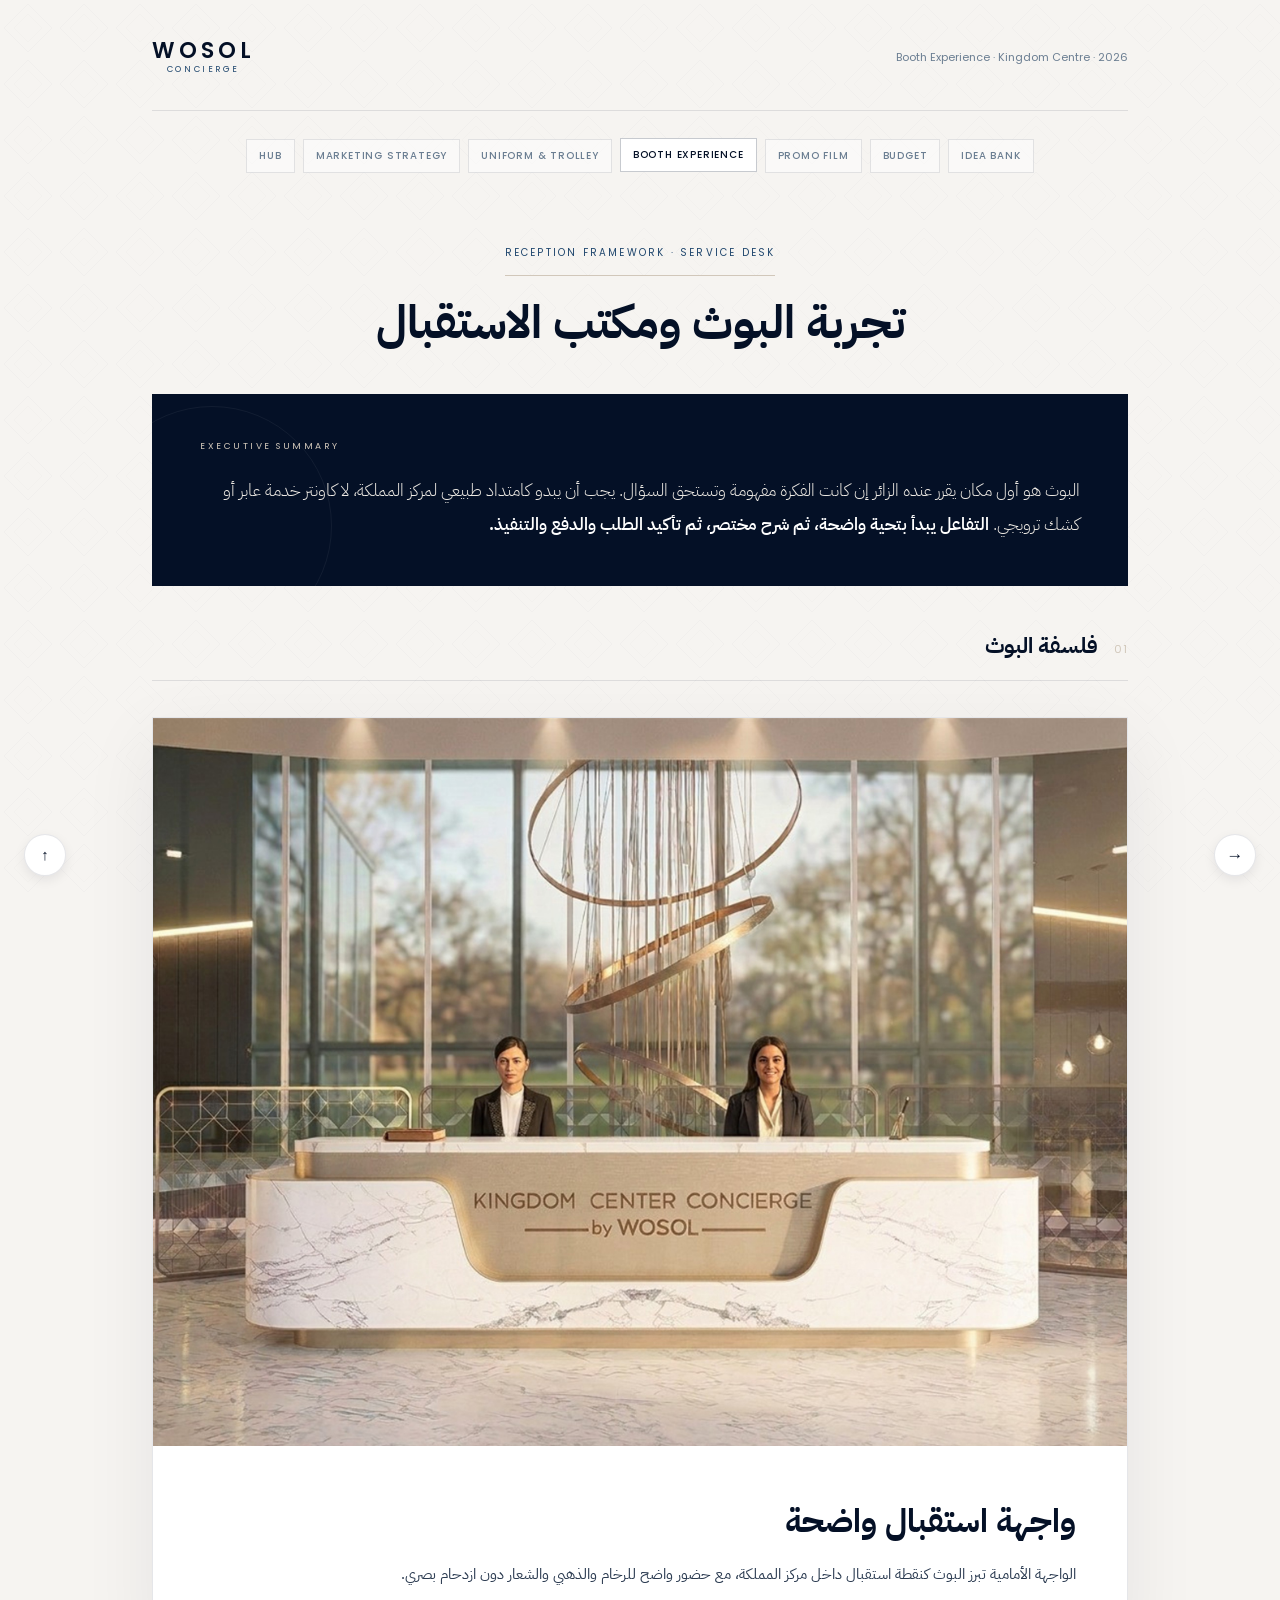
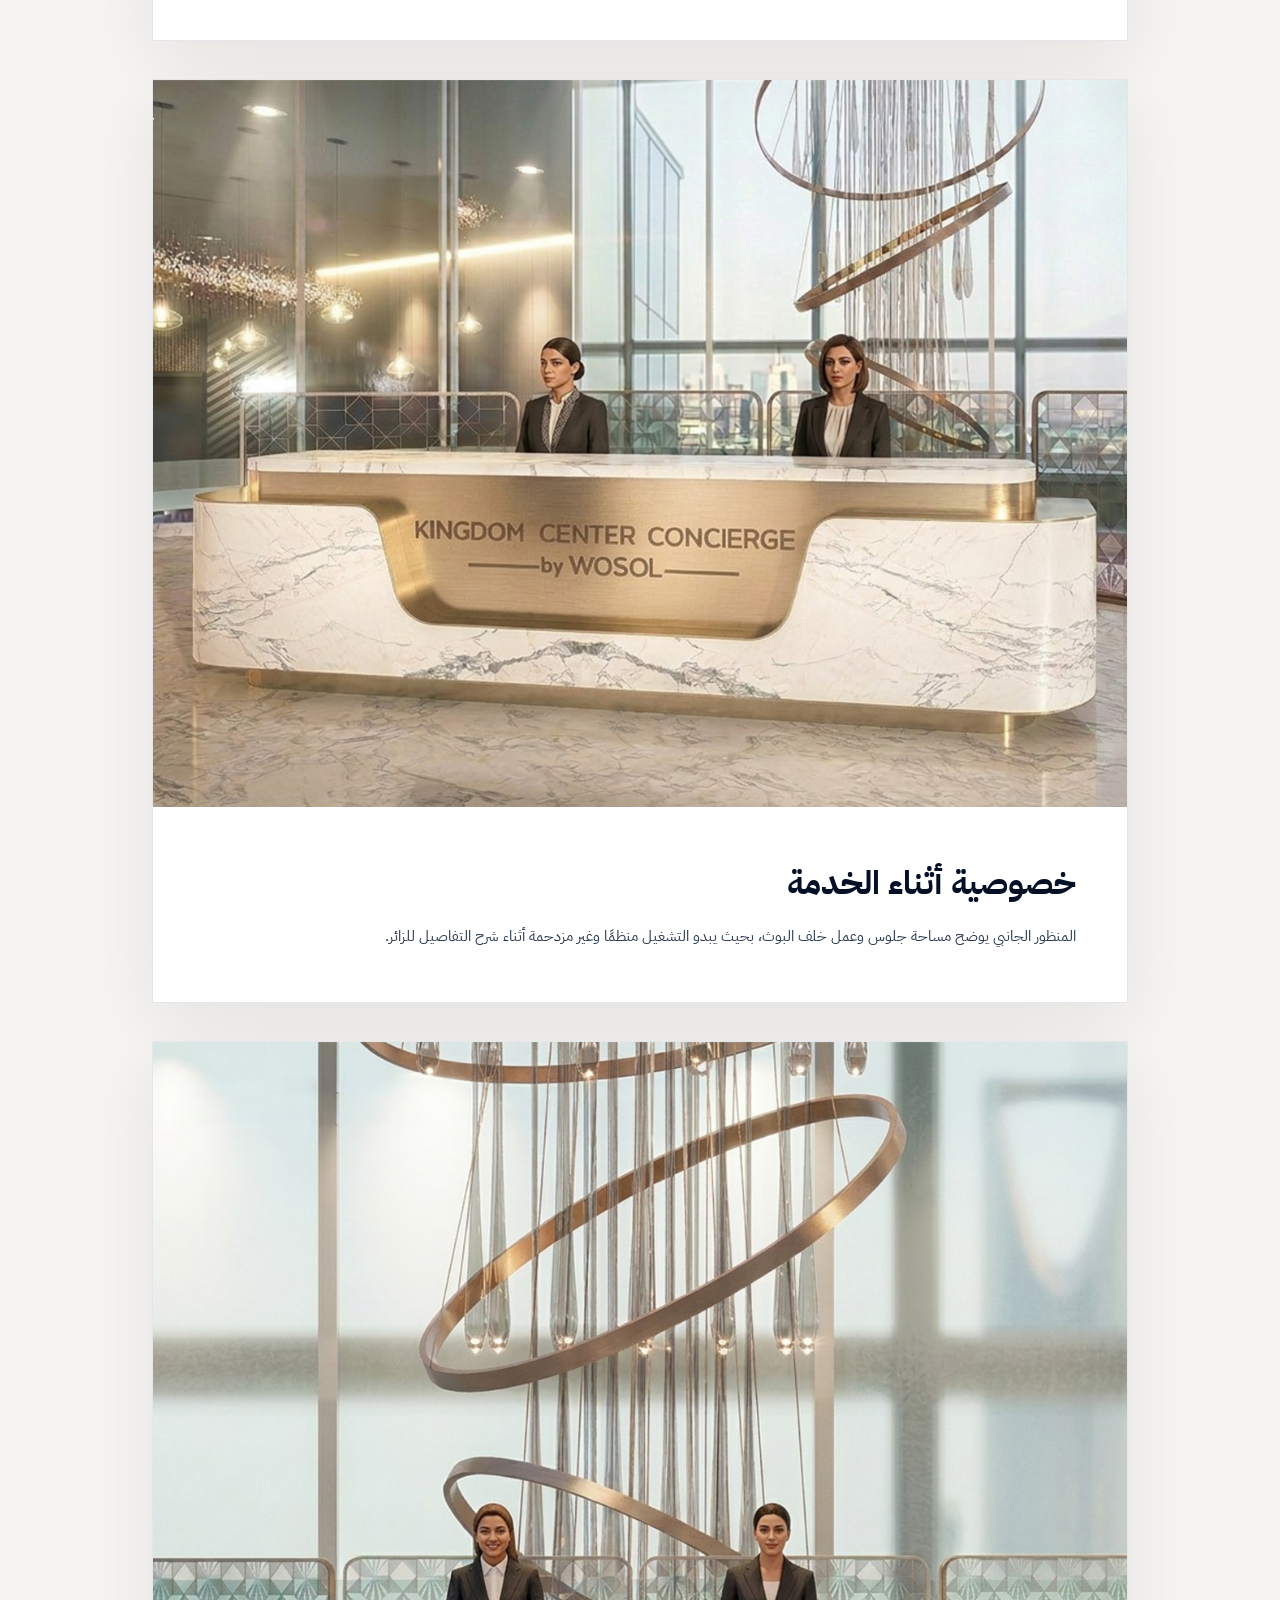
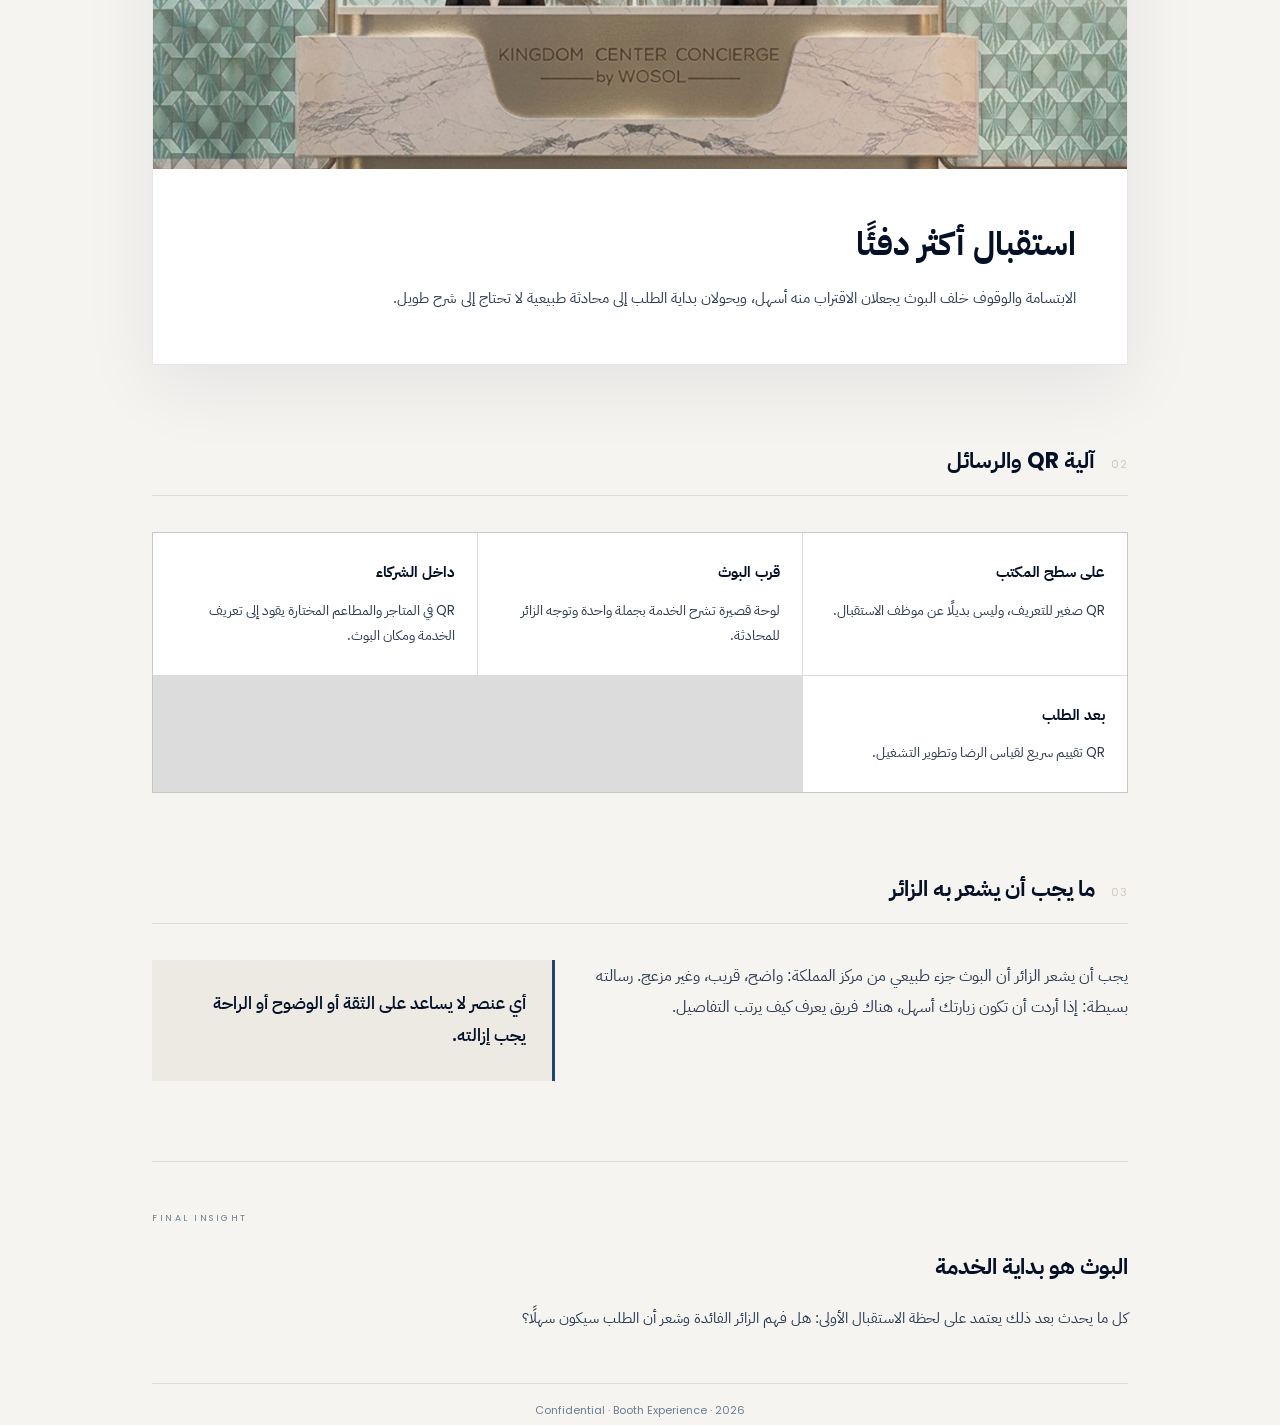
==== commit aecfbd20: "Remove footer logos" ====
--- a/booth-experience/index.html
+++ b/booth-experience/index.html
@@ -8,7 +8,7 @@
   <link rel="preconnect" href="https://fonts.gstatic.com" crossorigin />
   <link href="https://fonts.googleapis.com/css2?family=IBM+Plex+Sans+Arabic:wght@300;400;500;600;700&family=Poppins:wght@300;400;500;600;700&display=swap" rel="stylesheet" />
   <link rel="stylesheet" href="/styles.css?v=footer-lockup-20260528" />
-  <script src="/scripts/shared-shell.js?v=footer-lockup-20260528" defer></script>
+  <script src="/scripts/shared-shell.js?v=footer-no-logo-20260528" defer></script>
 </head>
 <body>
   <div class="pattern-bg" aria-hidden="true"></div>
--- a/styles.css
+++ b/styles.css
@@ -1557,12 +1557,13 @@
 
 .site-footer {
   display: flex;
+  flex-direction: column;
   align-items: center;
-  justify-content: space-between;
-  gap: 18px;
+  justify-content: center;
+  gap: 16px;
   margin-top: 44px;
-  padding: 22px 0 4px;
-  border-top: 1px solid var(--border);
+  padding: 6px 0 4px;
+  border-top: 0;
 }
 
 .footer-logo .logo-name {
@@ -1580,19 +1581,6 @@
   justify-content: center;
   gap: 26px;
   direction: ltr;
-  position: relative;
-  padding-top: 18px;
-}
-
-.footer-brand-lockup::before {
-  content: "";
-  position: absolute;
-  top: 0;
-  left: 50%;
-  width: min(320px, 72vw);
-  height: 1px;
-  transform: translateX(-50%);
-  background: var(--border);
 }
 
 .footer-kingdom-logo {
@@ -1612,6 +1600,10 @@
   color: var(--text-light);
   direction: ltr;
   font-size: 11px;
+  width: 100%;
+  padding-top: 16px;
+  border-top: 1px solid var(--border);
+  text-align: center;
 }
 
 .back-btn {
@@ -2076,16 +2068,14 @@
   }
 
   .site-footer {
-    flex-direction: column;
     text-align: center;
     gap: 12px;
     margin-top: 36px;
-    padding: 20px 0 calc(2px + env(safe-area-inset-bottom));
+    padding: 2px 0 calc(2px + env(safe-area-inset-bottom));
   }
 
   .footer-brand-lockup {
     gap: 24px;
-    padding-top: 16px;
   }
 
   .footer-logo .logo-name {
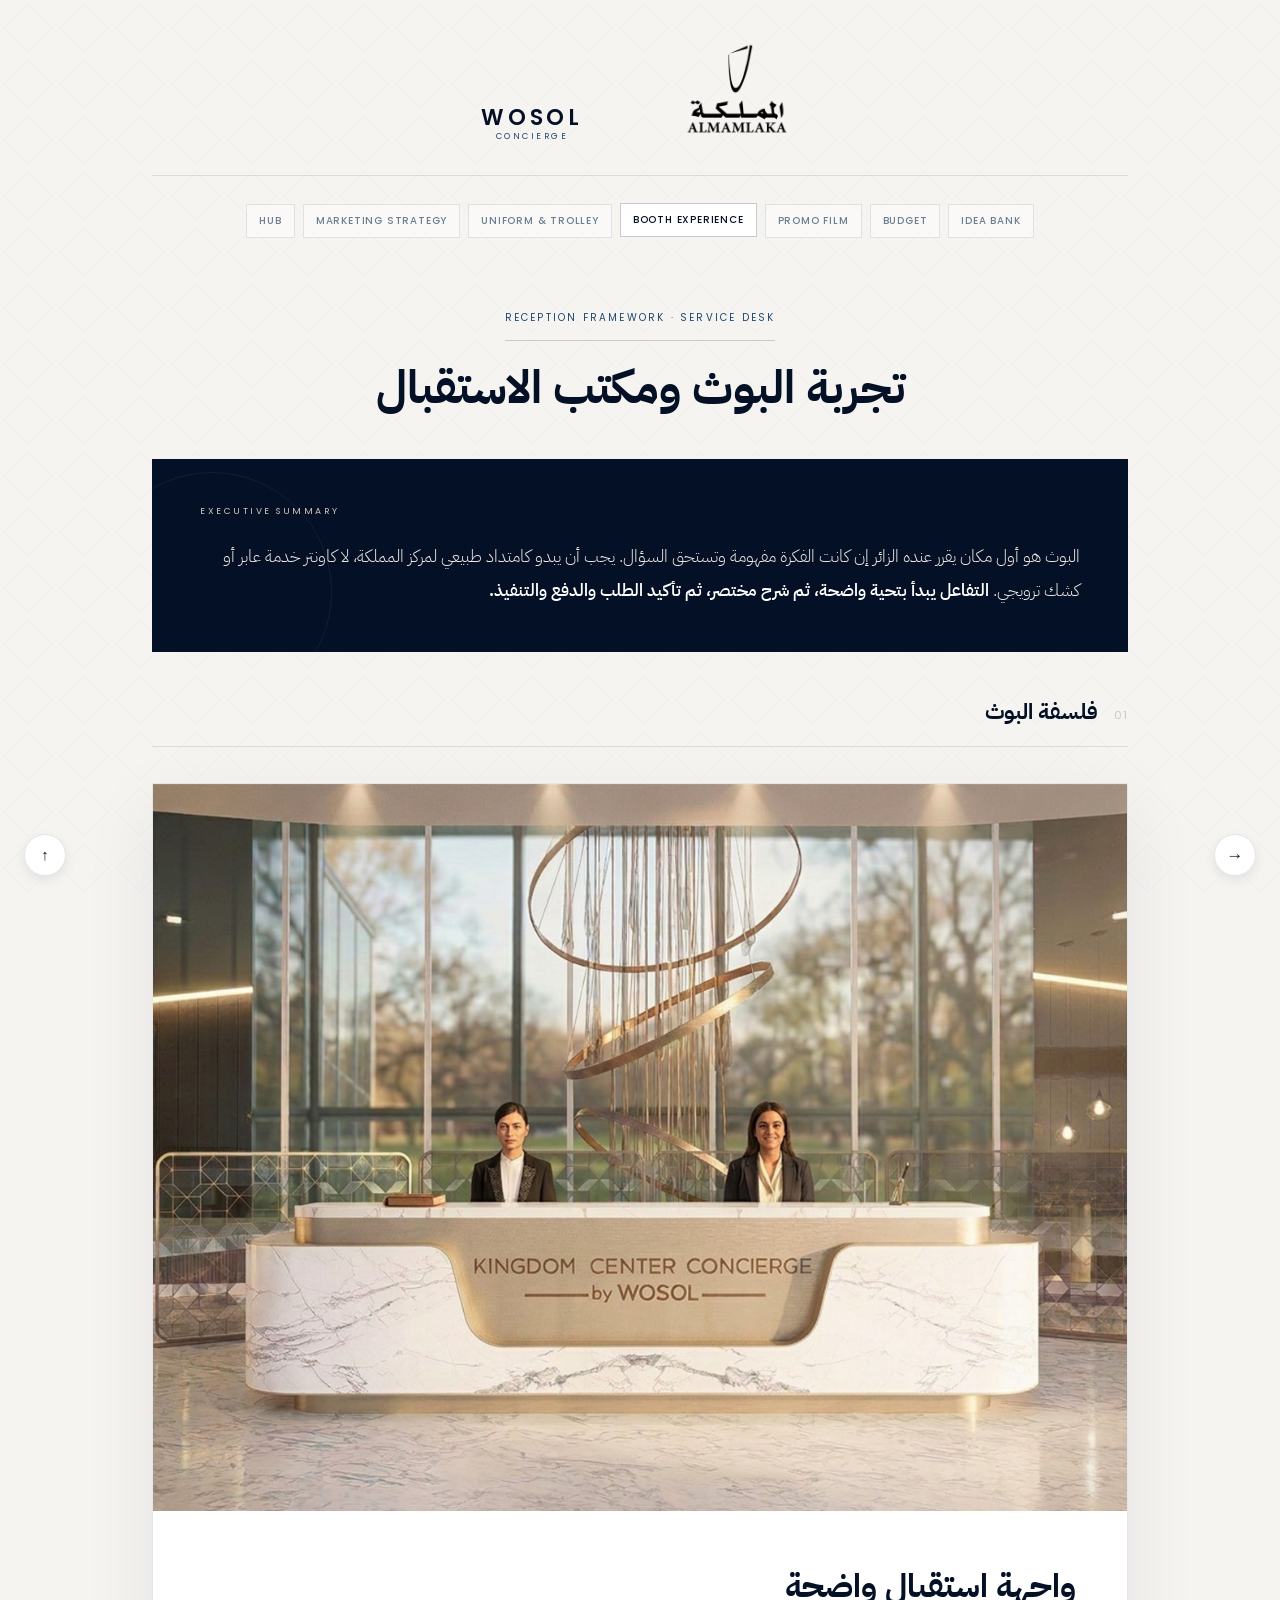
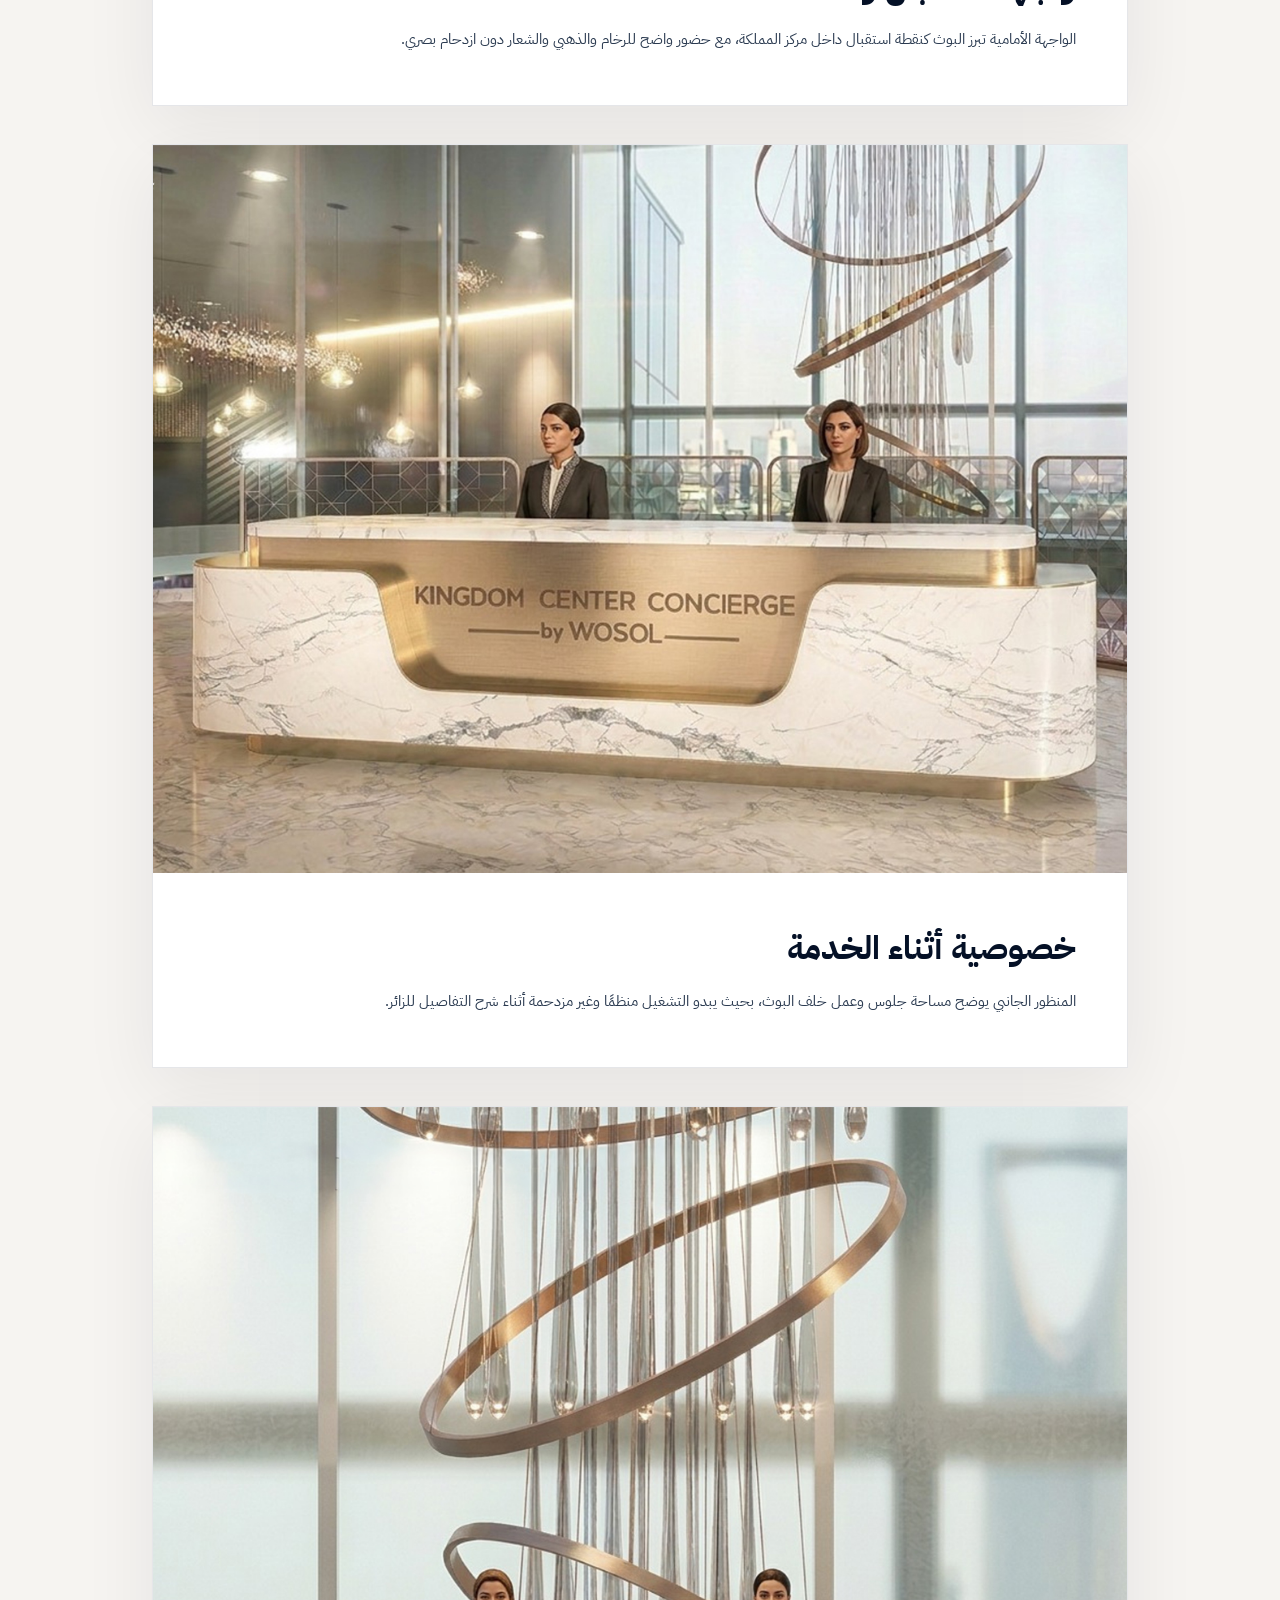
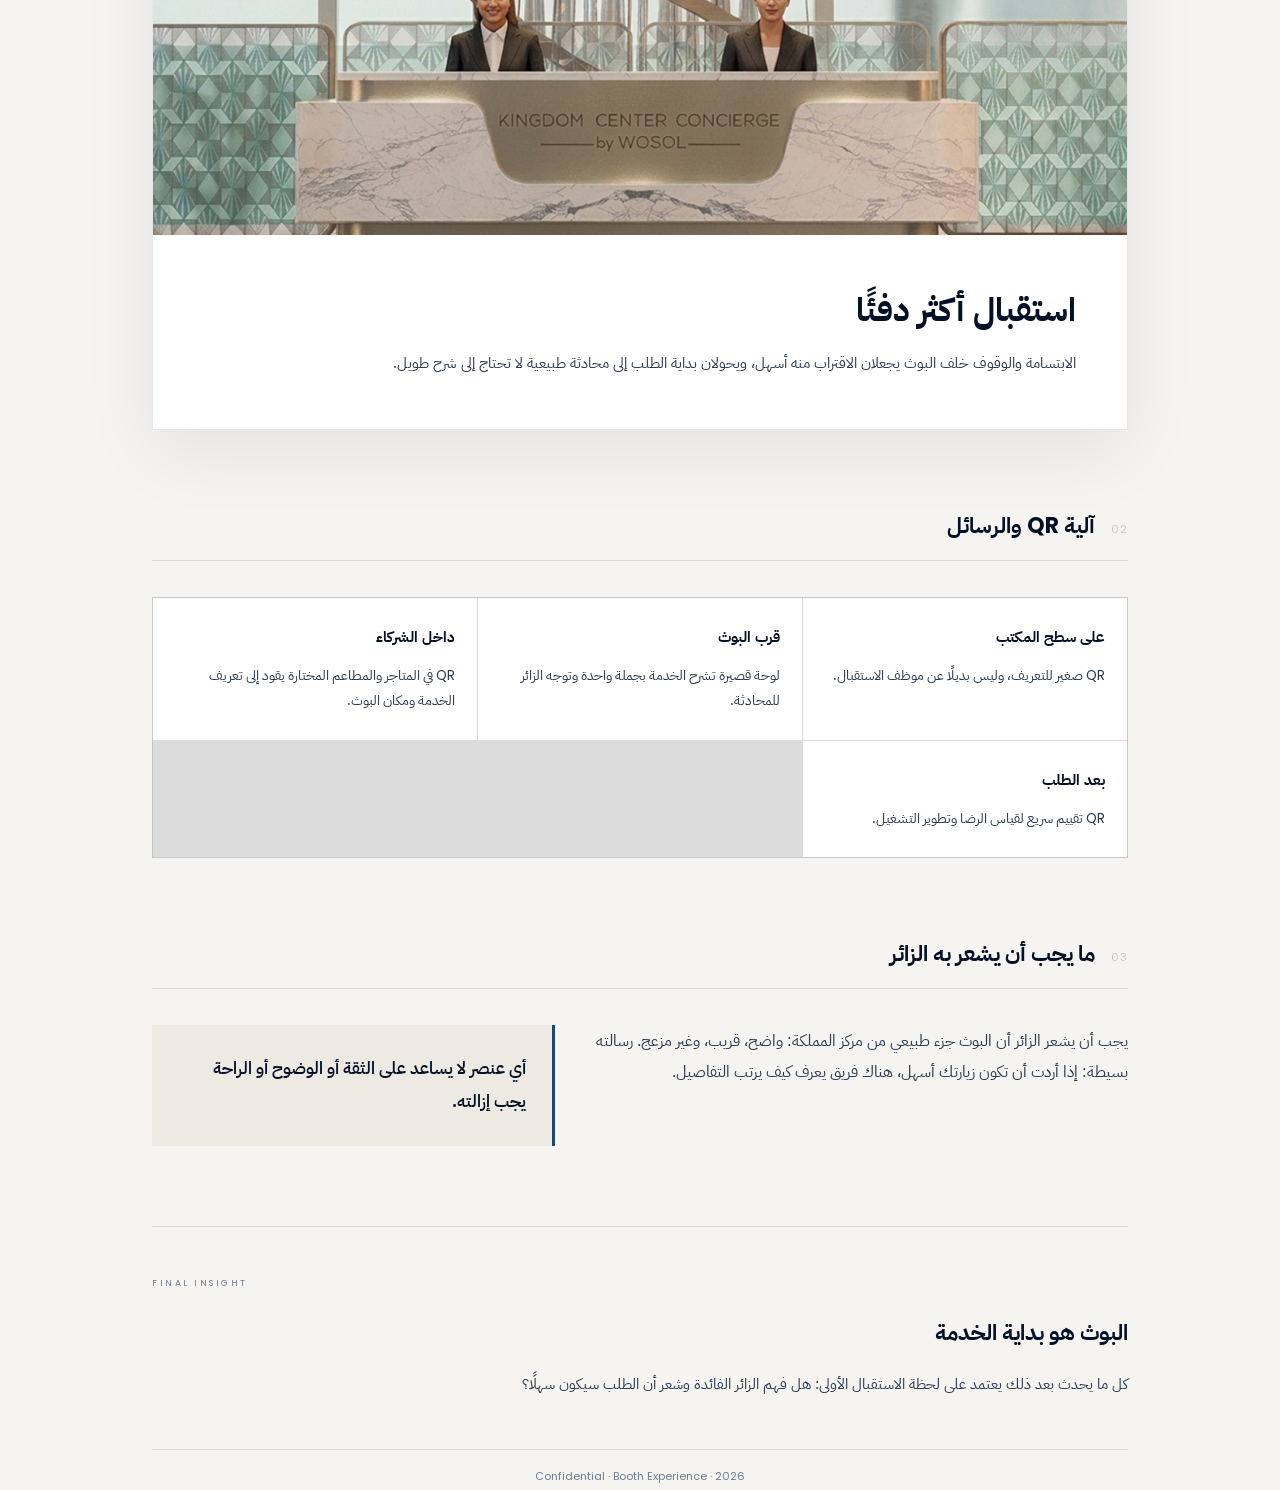
==== commit 87a2ee3f: "Center header brand lockup" ====
--- a/booth-experience/index.html
+++ b/booth-experience/index.html
@@ -7,14 +7,14 @@
   <link rel="preconnect" href="https://fonts.googleapis.com" />
   <link rel="preconnect" href="https://fonts.gstatic.com" crossorigin />
   <link href="https://fonts.googleapis.com/css2?family=IBM+Plex+Sans+Arabic:wght@300;400;500;600;700&family=Poppins:wght@300;400;500;600;700&display=swap" rel="stylesheet" />
-  <link rel="stylesheet" href="/styles.css?v=footer-lockup-20260528" />
-  <script src="/scripts/shared-shell.js?v=footer-no-logo-20260528" defer></script>
+  <link rel="stylesheet" href="/styles.css?v=header-lockup-20260528" />
+  <script src="/scripts/shared-shell.js?v=header-lockup-20260528" defer></script>
 </head>
 <body>
   <div class="pattern-bg" aria-hidden="true"></div>
 
   <div class="page-wrapper">
-    <div data-shell-header data-header-meta="Booth Experience · Kingdom Centre · 2026"></div>
+    <div data-shell-header></div>
     <div data-shell-nav data-current-page="booth-experience"></div>
 
     <main id="top">
--- a/styles.css
+++ b/styles.css
@@ -269,11 +269,33 @@
 .site-header {
   display: flex;
   align-items: center;
-  justify-content: space-between;
-  gap: 28px;
-  padding: 40px 0 36px;
+  justify-content: center;
+  padding: 34px 0 34px;
   border-bottom: 1px solid var(--border);
   margin-bottom: 72px;
+}
+
+.header-brand-lockup {
+  display: grid;
+  grid-template-columns: auto auto;
+  align-items: end;
+  justify-content: center;
+  gap: clamp(34px, 8vw, 92px);
+  width: min(520px, 100%);
+  direction: ltr;
+}
+
+.header-kingdom-logo {
+  display: grid;
+  place-items: end center;
+  width: clamp(82px, 12vw, 124px);
+  transform: translateY(7px);
+}
+
+.header-kingdom-logo img {
+  display: block;
+  width: 100%;
+  height: auto;
 }
 
 .hub-nav {
@@ -1850,12 +1872,26 @@
   }
 
   .site-header {
-    align-items: flex-start;
+    align-items: center;
     margin-bottom: 52px;
   }
 
-  .header-meta {
-    max-width: 160px;
+  .header-brand-lockup {
+    gap: 34px;
+    width: min(340px, 100%);
+  }
+
+  .site-header .logo-name {
+    font-size: 22px;
+  }
+
+  .site-header .logo-sub {
+    font-size: 8px;
+  }
+
+  .header-kingdom-logo {
+    width: 92px;
+    transform: translateY(6px);
   }
 
   .title-block,
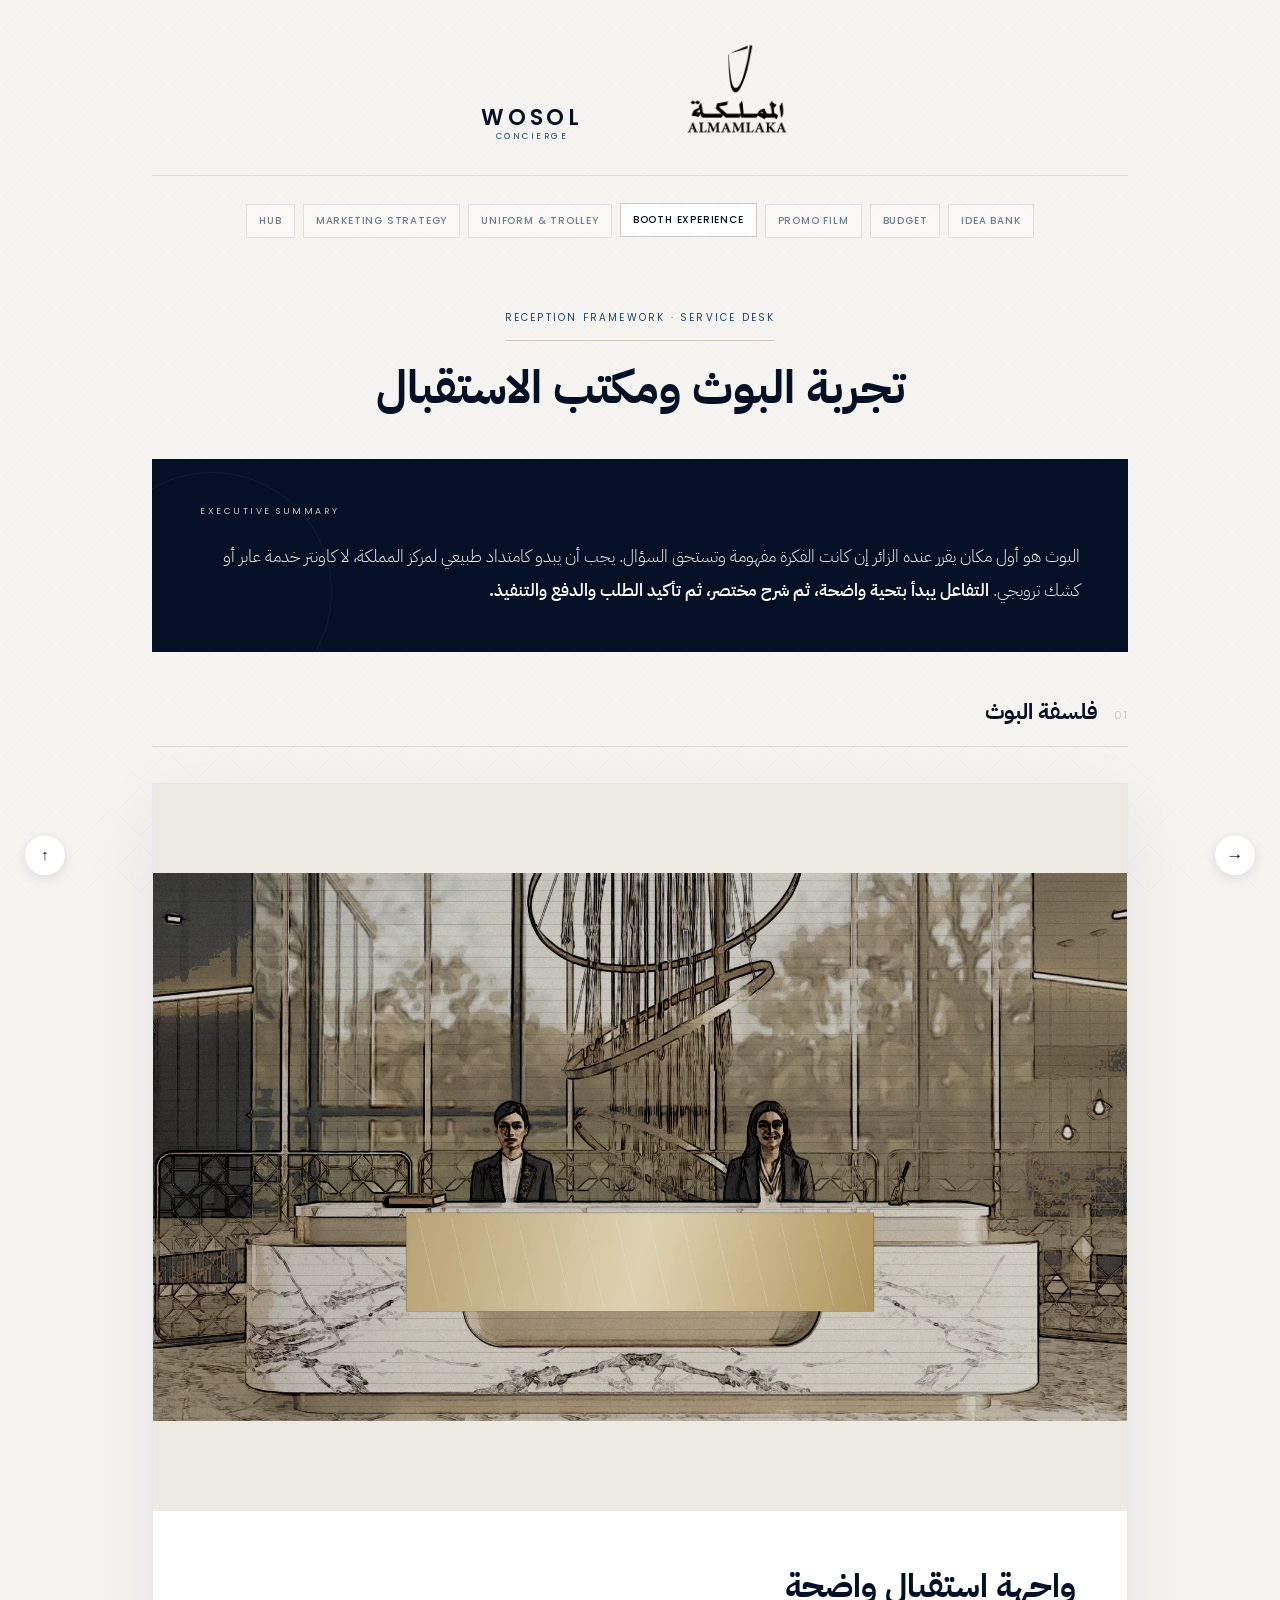
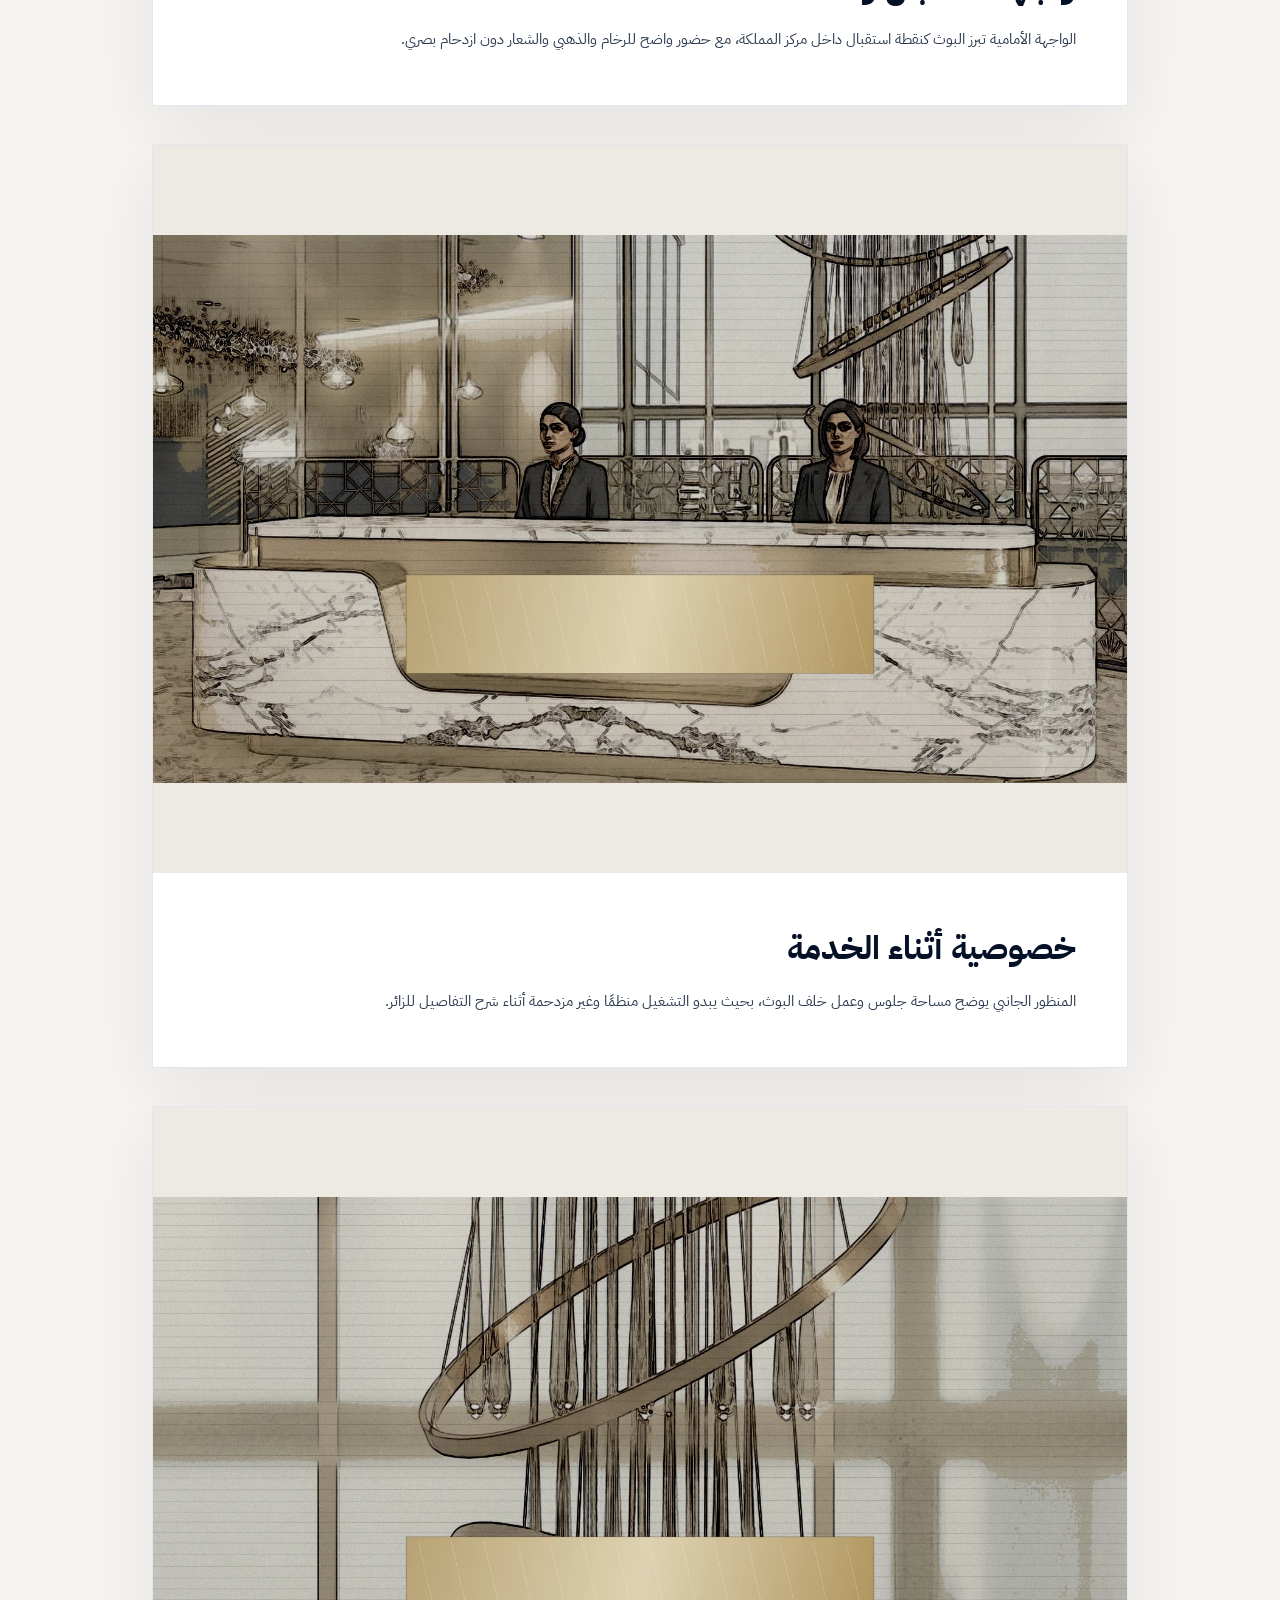
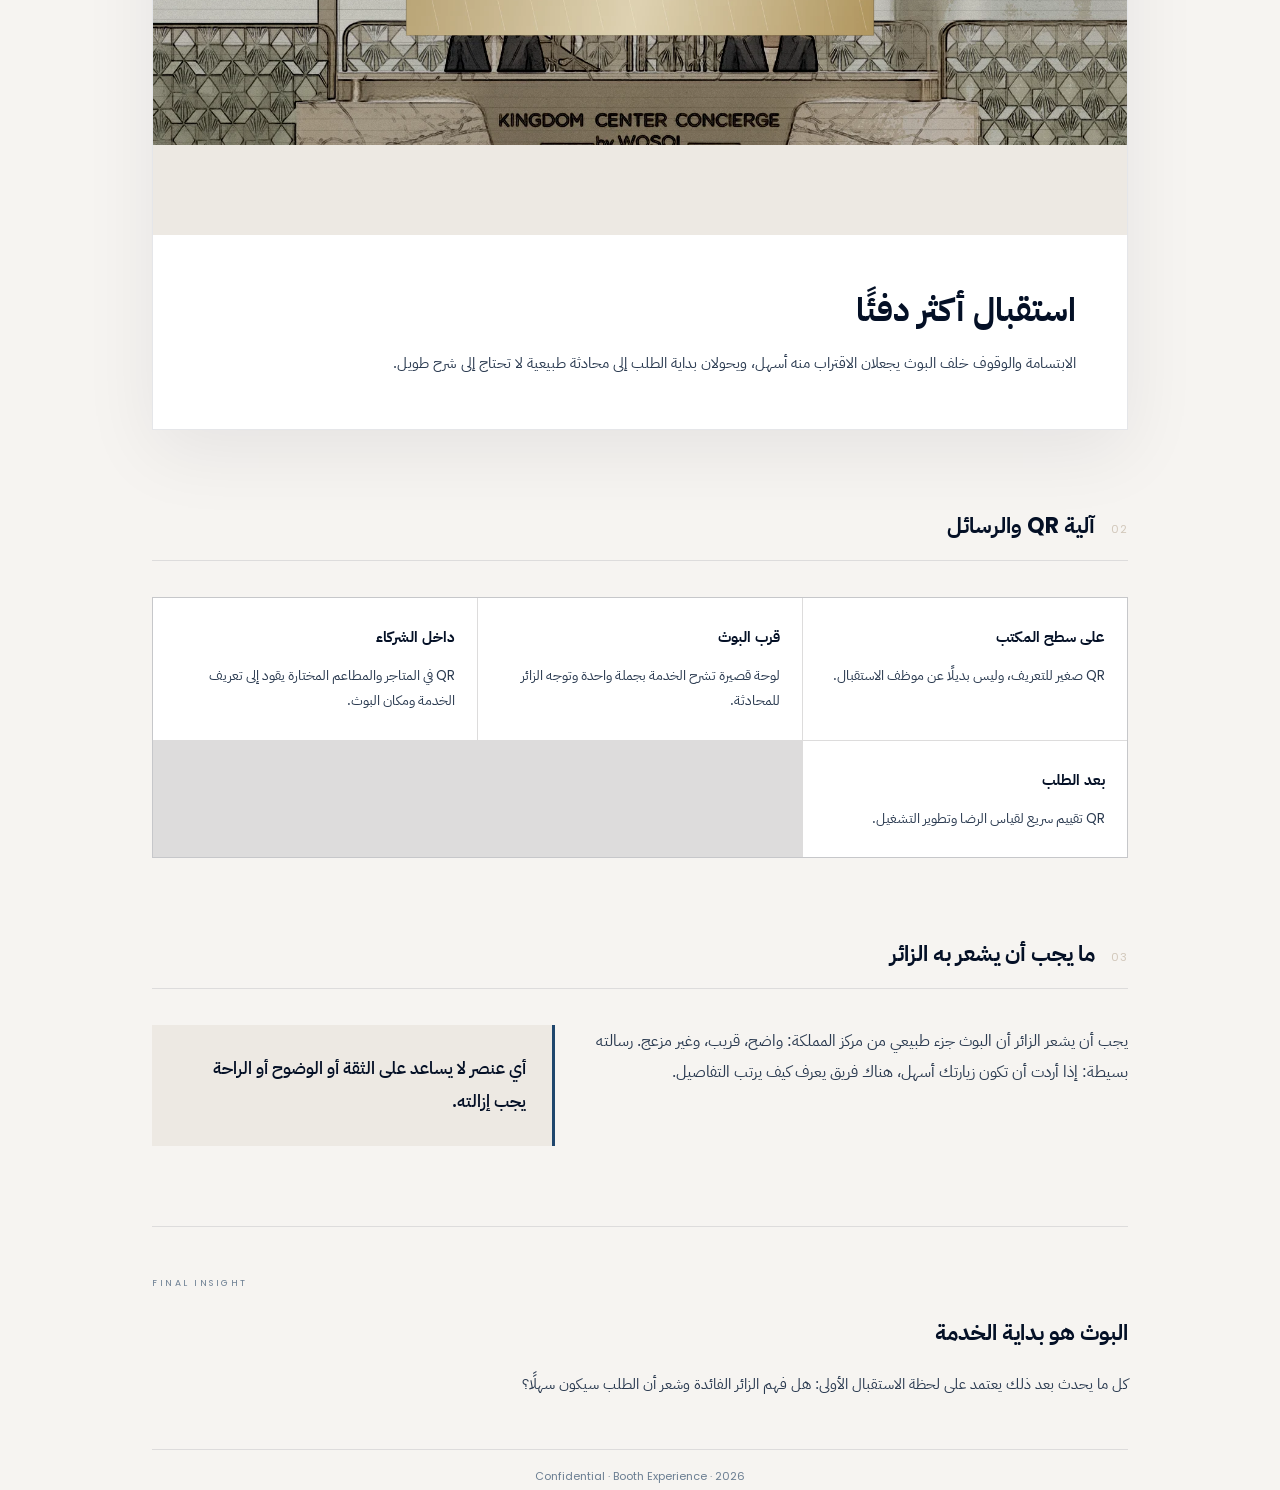
==== commit 4501021e: "Replace booth images with sketch versions" ====
--- a/booth-experience/index.html
+++ b/booth-experience/index.html
@@ -7,7 +7,7 @@
   <link rel="preconnect" href="https://fonts.googleapis.com" />
   <link rel="preconnect" href="https://fonts.gstatic.com" crossorigin />
   <link href="https://fonts.googleapis.com/css2?family=IBM+Plex+Sans+Arabic:wght@300;400;500;600;700&family=Poppins:wght@300;400;500;600;700&display=swap" rel="stylesheet" />
-  <link rel="stylesheet" href="/styles.css?v=header-lockup-20260528" />
+  <link rel="stylesheet" href="/styles.css?v=hub-title-center-20260531" />
   <script src="/scripts/shared-shell.js?v=header-lockup-20260528" defer></script>
 </head>
 <body>
@@ -42,7 +42,7 @@
 
         <div class="booth-scene-list">
           <article class="booth-scene-card">
-            <img src="/assets/booth-images/booth-01.jpg" alt="واجهة أمامية لبوث الكونسيرج داخل مركز المملكة" loading="eager" decoding="async" />
+            <img src="/assets/booth-images/wosol-booth-sketch-01-arrival-reception.webp" alt="واجهة أمامية لبوث الكونسيرج داخل مركز المملكة" loading="eager" decoding="async" />
             <div class="booth-scene-copy">
               <h3>واجهة استقبال واضحة</h3>
               <p>
@@ -53,7 +53,7 @@
           </article>
 
           <article class="booth-scene-card">
-            <img src="/assets/booth-images/booth-02.jpg" alt="منظور جانبي لبوث الكونسيرج يوضح الخصوصية ومنطقة الخدمة" loading="lazy" decoding="async" />
+            <img src="/assets/booth-images/wosol-booth-sketch-02-private-service.webp" alt="منظور جانبي لبوث الكونسيرج يوضح الخصوصية ومنطقة الخدمة" loading="lazy" decoding="async" />
             <div class="booth-scene-copy">
               <h3>خصوصية أثناء الخدمة</h3>
               <p>
@@ -64,7 +64,7 @@
           </article>
 
           <article class="booth-scene-card">
-            <img src="/assets/booth-images/booth-05.jpg" alt="بوث الكونسيرج مع استقبال أكثر دفئًا داخل مركز المملكة" loading="lazy" decoding="async" />
+            <img src="/assets/booth-images/wosol-booth-sketch-03-refined-welcome.webp" alt="بوث الكونسيرج مع استقبال أكثر دفئًا داخل مركز المملكة" loading="lazy" decoding="async" />
             <div class="booth-scene-copy">
               <h3>استقبال أكثر دفئًا</h3>
               <p>
--- a/styles.css
+++ b/styles.css
@@ -367,15 +367,24 @@
 }
 
 .hub-title {
-  max-width: 100%;
-  margin: 0 auto 22px;
-  color: var(--navy-deep);
-  direction: ltr;
-  font-size: clamp(21px, 3.65vw, 42px);
+  display: block;
+  width: min(780px, 100%);
+  margin: 0 auto 24px;
+  color: var(--navy-deep);
+  direction: ltr;
+  font-size: clamp(22px, 2.35vw, 30px);
   font-weight: 600;
   letter-spacing: 0;
-  line-height: 1.08;
-  white-space: nowrap;
+  line-height: 1.22;
+  text-align: center;
+  text-wrap: balance;
+}
+
+.hub-title-full,
+.hub-title-compact {
+  display: inline-block;
+  width: 100%;
+  text-align: center;
 }
 
 .hub-title-compact {
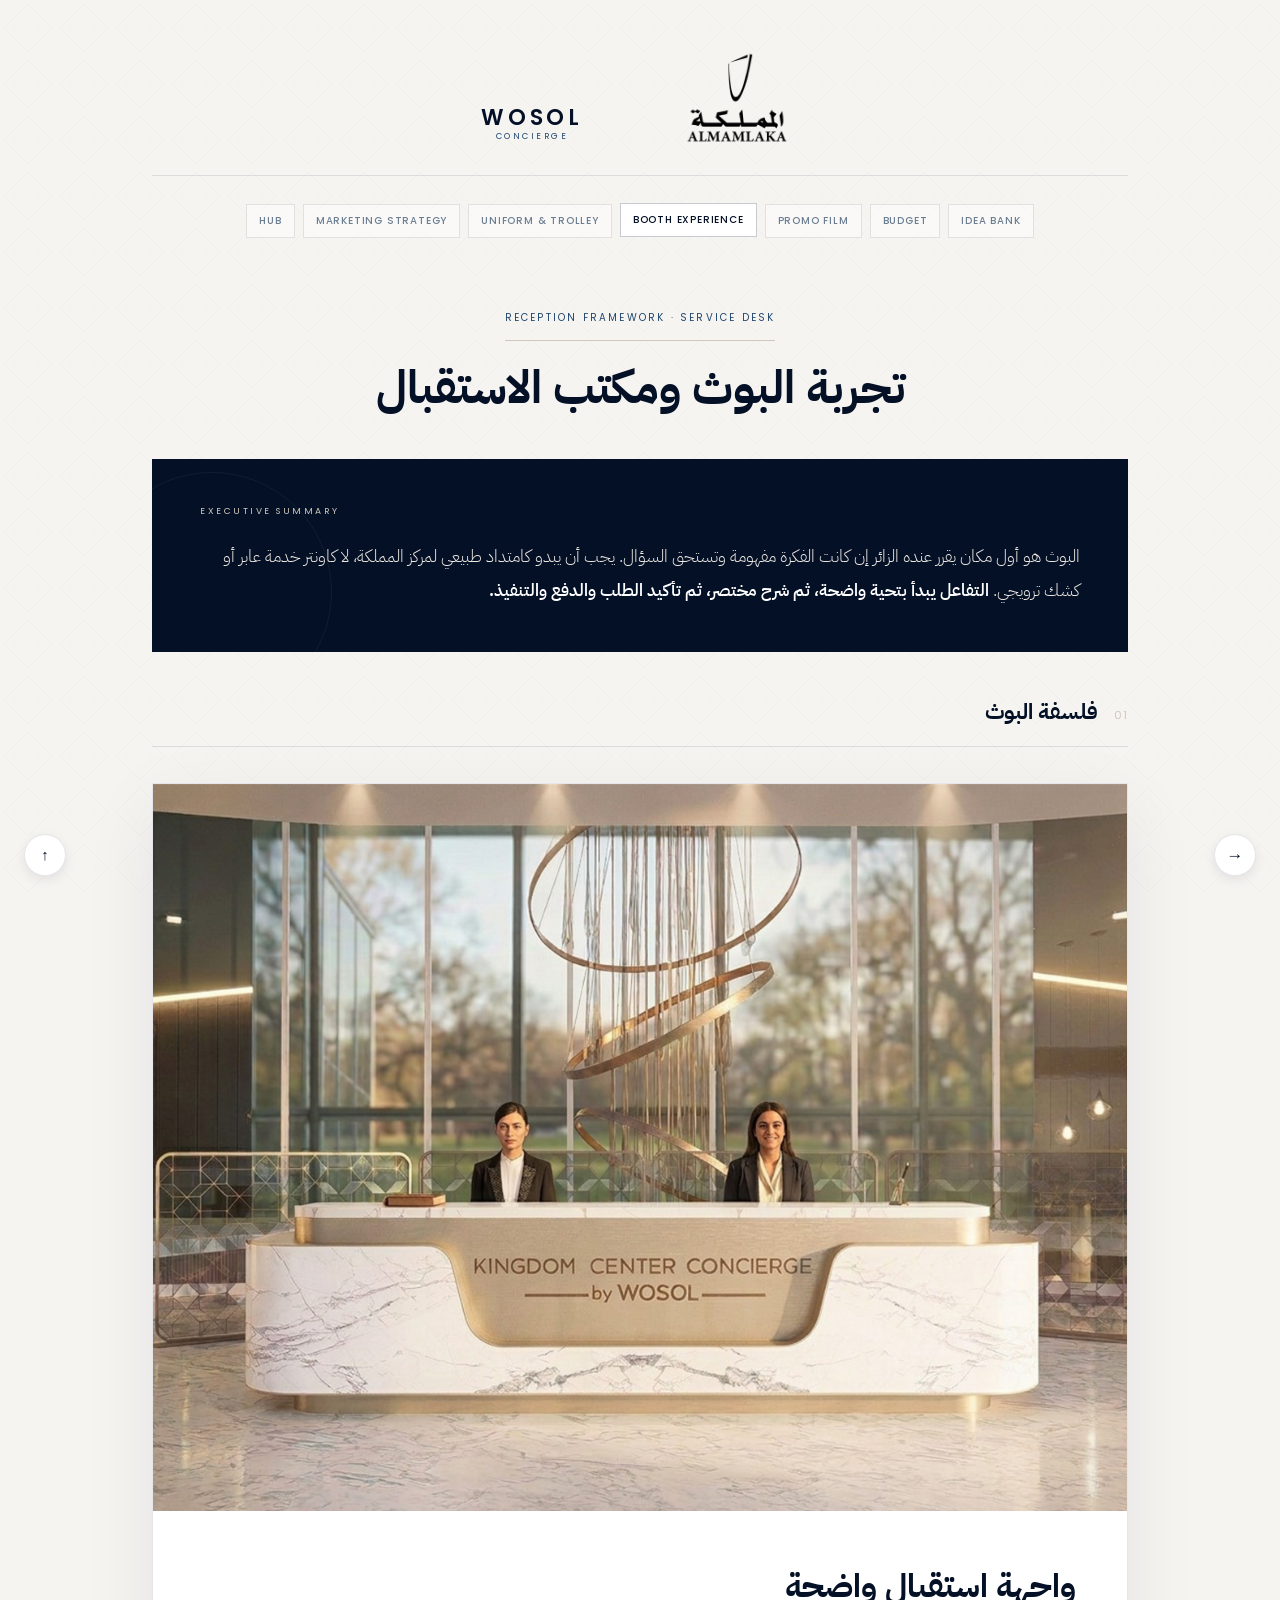
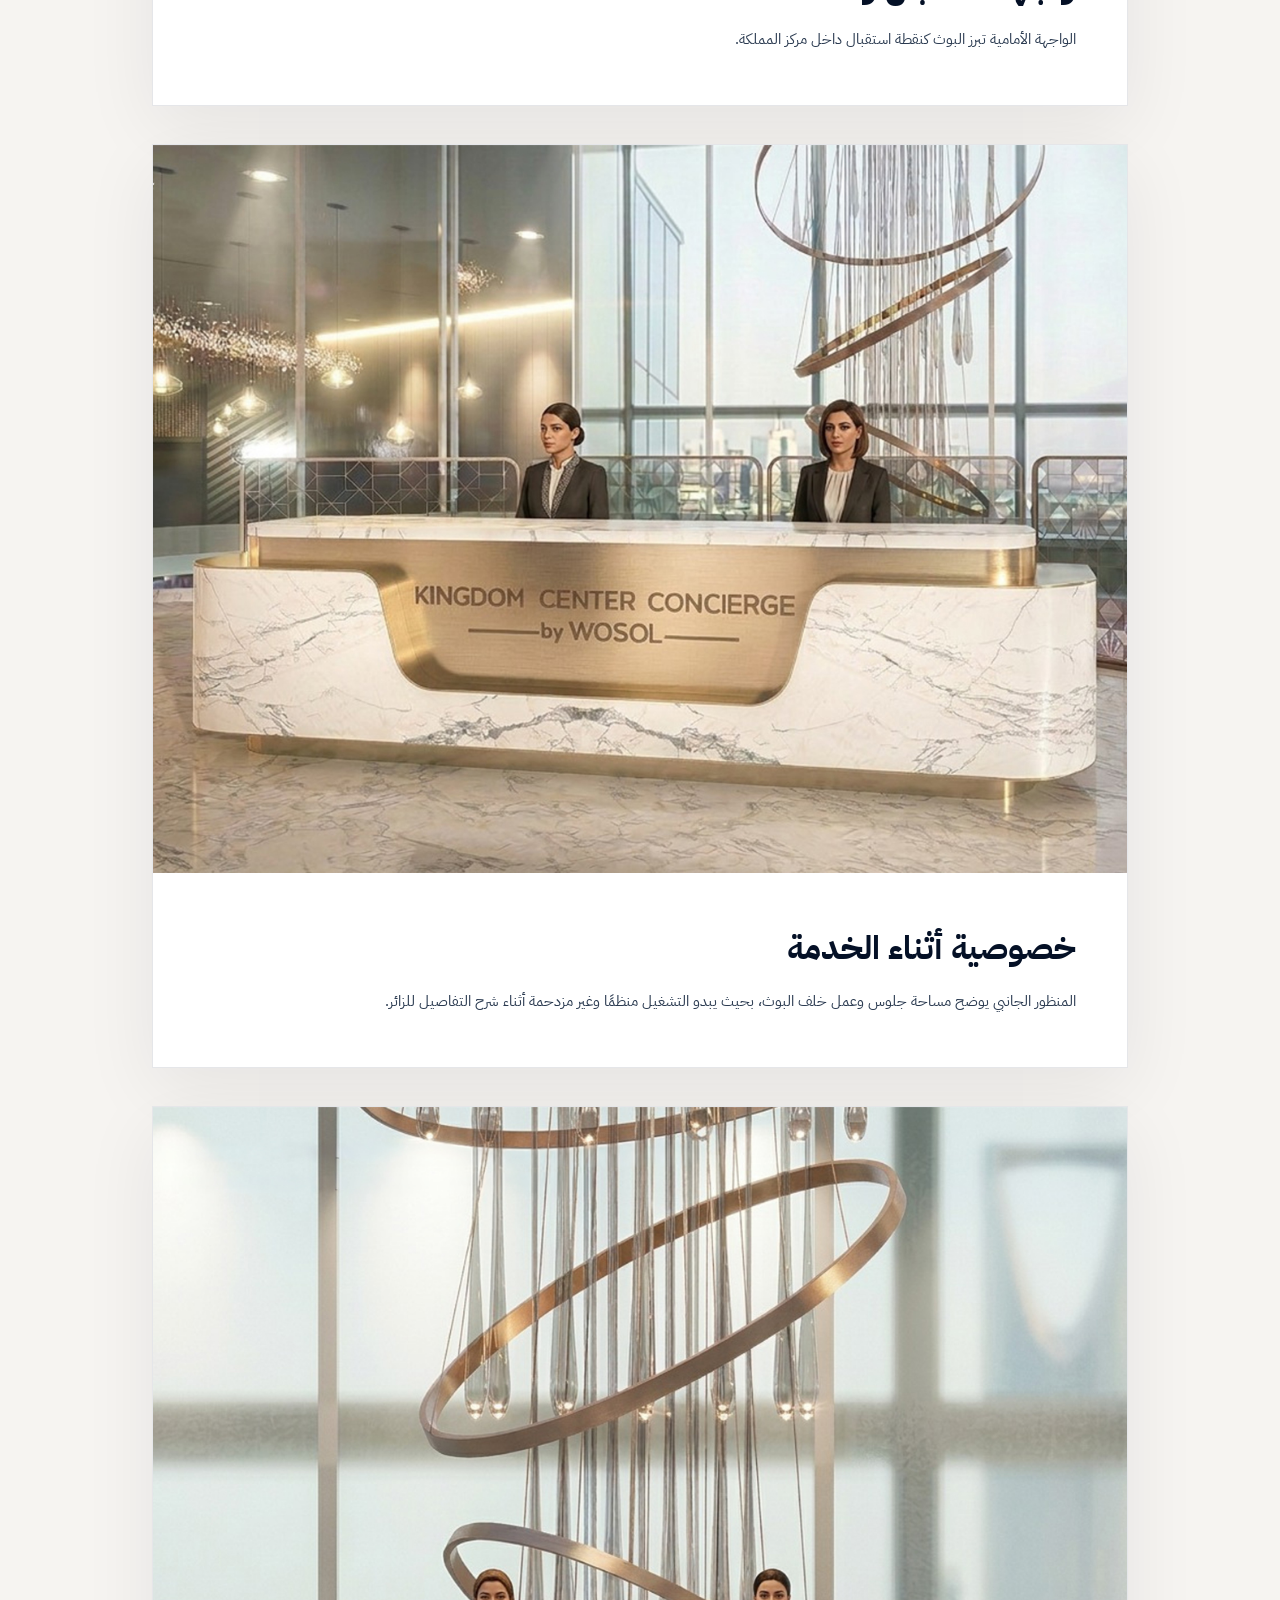
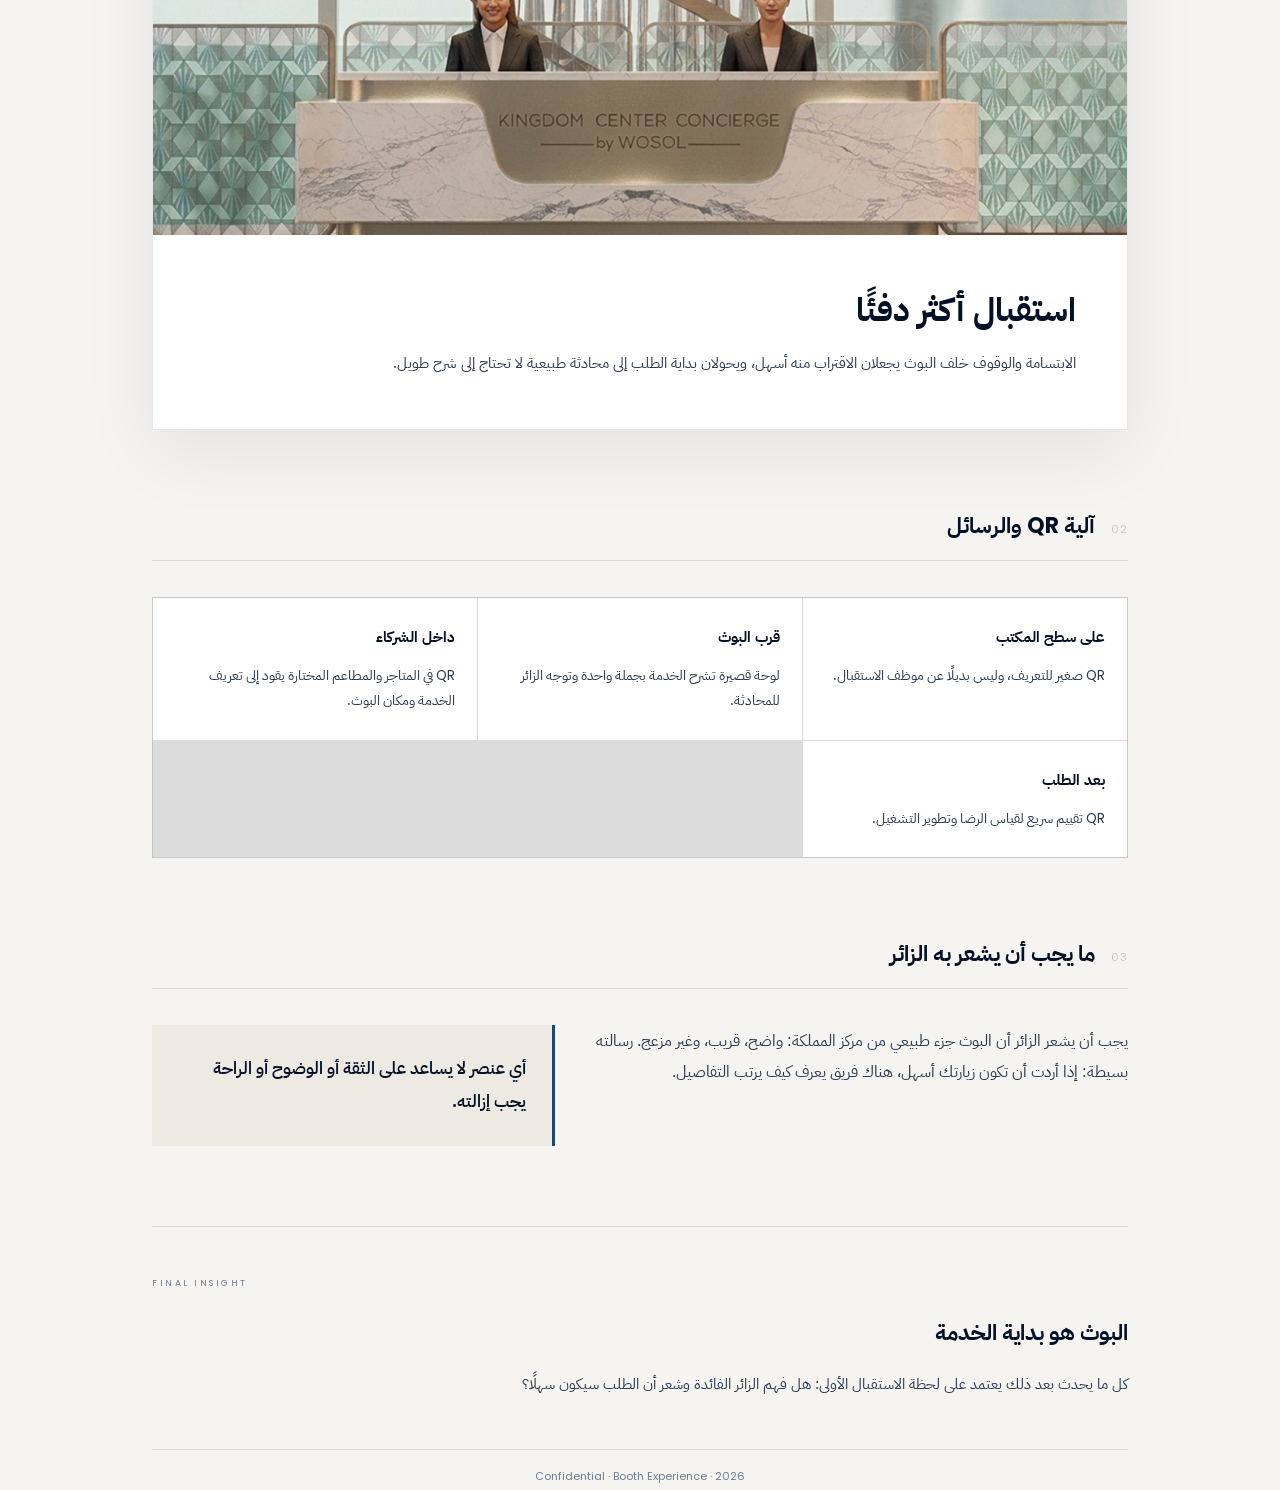
==== commit 37894340: "Align header logos and clean booth copy" ====
--- a/booth-experience/index.html
+++ b/booth-experience/index.html
@@ -7,7 +7,7 @@
   <link rel="preconnect" href="https://fonts.googleapis.com" />
   <link rel="preconnect" href="https://fonts.gstatic.com" crossorigin />
   <link href="https://fonts.googleapis.com/css2?family=IBM+Plex+Sans+Arabic:wght@300;400;500;600;700&family=Poppins:wght@300;400;500;600;700&display=swap" rel="stylesheet" />
-  <link rel="stylesheet" href="/styles.css?v=hub-title-center-20260531" />
+  <link rel="stylesheet" href="/styles.css?v=header-baseline-20260601" />
   <script src="/scripts/shared-shell.js?v=header-lockup-20260528" defer></script>
 </head>
 <body>
@@ -42,18 +42,17 @@
 
         <div class="booth-scene-list">
           <article class="booth-scene-card">
-            <img src="/assets/booth-images/wosol-booth-sketch-01-arrival-reception.webp" alt="واجهة أمامية لبوث الكونسيرج داخل مركز المملكة" loading="eager" decoding="async" />
+            <img src="/assets/booth-images/booth-01.jpg" alt="واجهة أمامية لبوث الكونسيرج داخل مركز المملكة" loading="eager" decoding="async" />
             <div class="booth-scene-copy">
               <h3>واجهة استقبال واضحة</h3>
               <p>
-                الواجهة الأمامية تبرز البوث كنقطة استقبال داخل مركز المملكة، مع حضور واضح للرخام
-                والذهبي والشعار دون ازدحام بصري.
+                الواجهة الأمامية تبرز البوث كنقطة استقبال داخل مركز المملكة.
               </p>
             </div>
           </article>
 
           <article class="booth-scene-card">
-            <img src="/assets/booth-images/wosol-booth-sketch-02-private-service.webp" alt="منظور جانبي لبوث الكونسيرج يوضح الخصوصية ومنطقة الخدمة" loading="lazy" decoding="async" />
+            <img src="/assets/booth-images/booth-02.jpg" alt="منظور جانبي لبوث الكونسيرج يوضح الخصوصية ومنطقة الخدمة" loading="lazy" decoding="async" />
             <div class="booth-scene-copy">
               <h3>خصوصية أثناء الخدمة</h3>
               <p>
@@ -64,7 +63,7 @@
           </article>
 
           <article class="booth-scene-card">
-            <img src="/assets/booth-images/wosol-booth-sketch-03-refined-welcome.webp" alt="بوث الكونسيرج مع استقبال أكثر دفئًا داخل مركز المملكة" loading="lazy" decoding="async" />
+            <img src="/assets/booth-images/booth-05.jpg" alt="بوث الكونسيرج مع استقبال أكثر دفئًا داخل مركز المملكة" loading="lazy" decoding="async" />
             <div class="booth-scene-copy">
               <h3>استقبال أكثر دفئًا</h3>
               <p>
--- a/styles.css
+++ b/styles.css
@@ -289,7 +289,7 @@
   display: grid;
   place-items: end center;
   width: clamp(82px, 12vw, 124px);
-  transform: translateY(7px);
+  transform: translateY(16px);
 }
 
 .header-kingdom-logo img {
@@ -1900,7 +1900,7 @@
 
   .header-kingdom-logo {
     width: 92px;
-    transform: translateY(6px);
+    transform: translateY(14px);
   }
 
   .title-block,
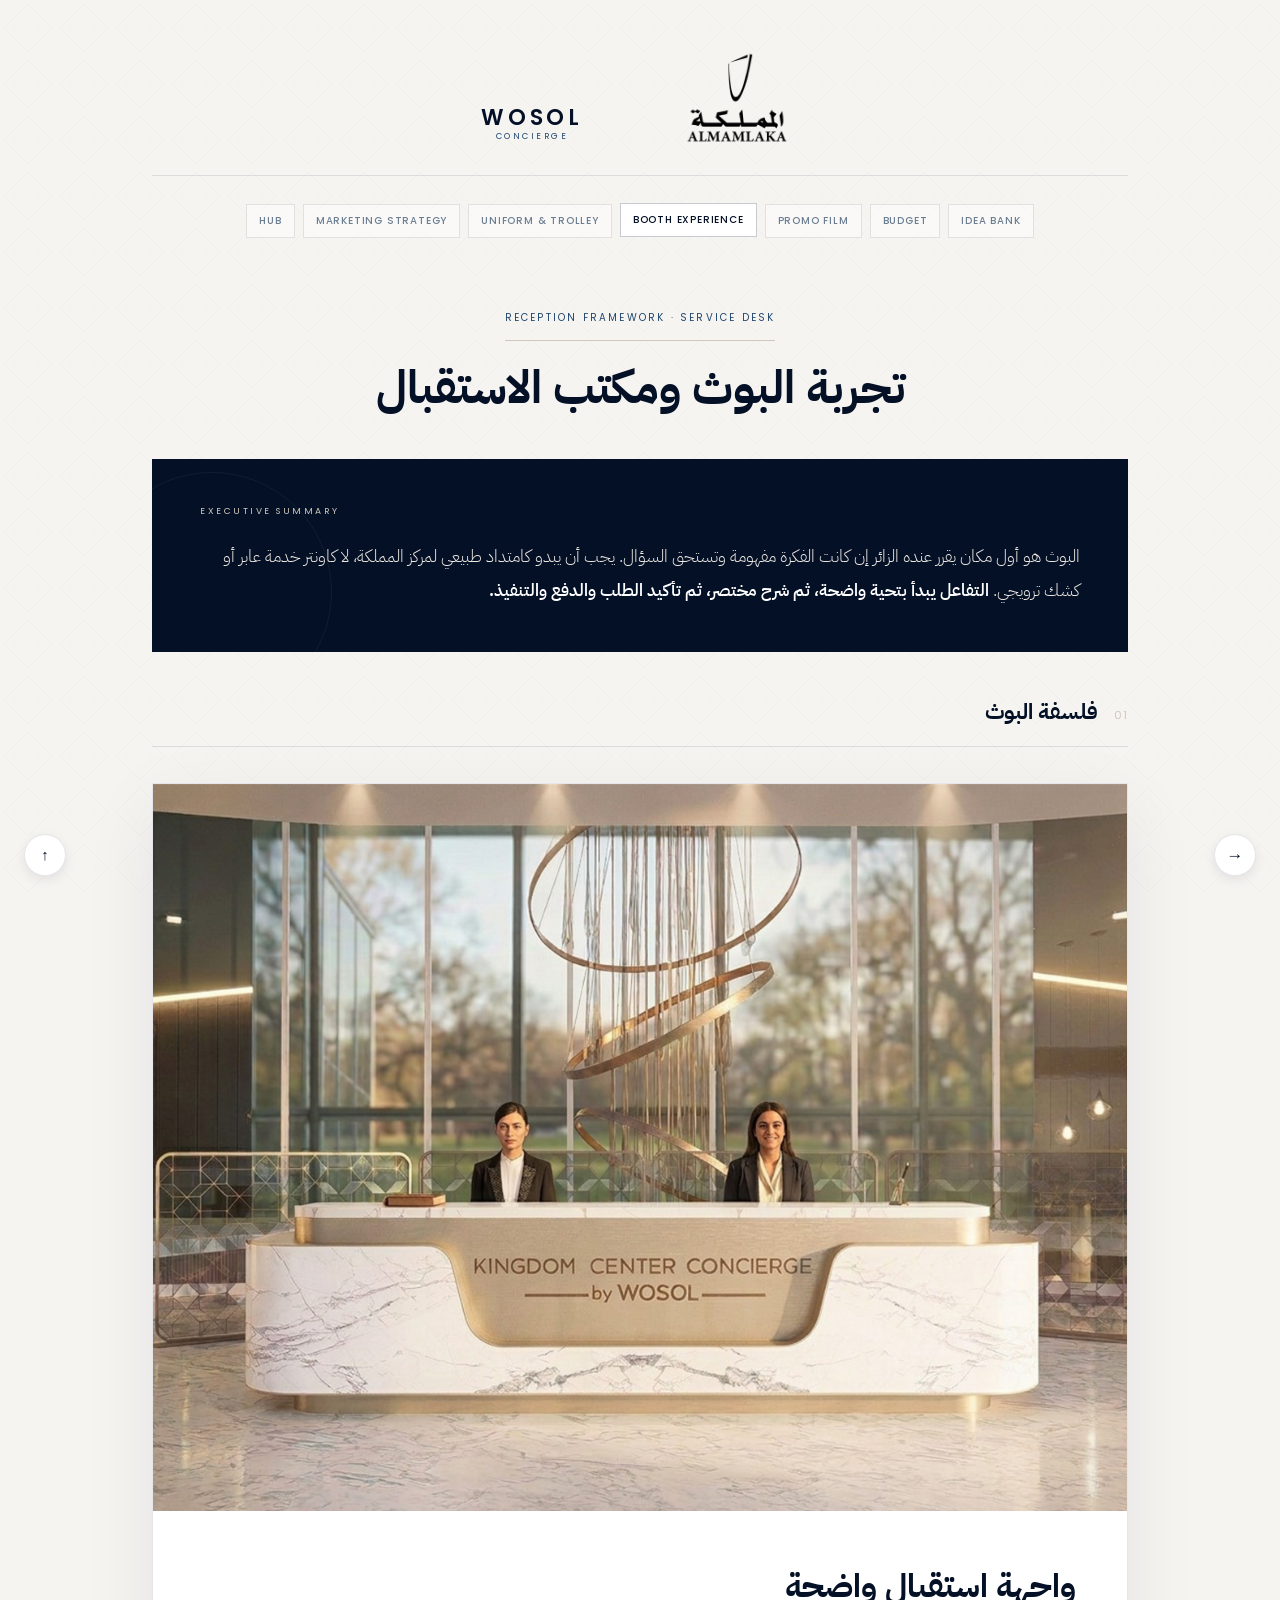
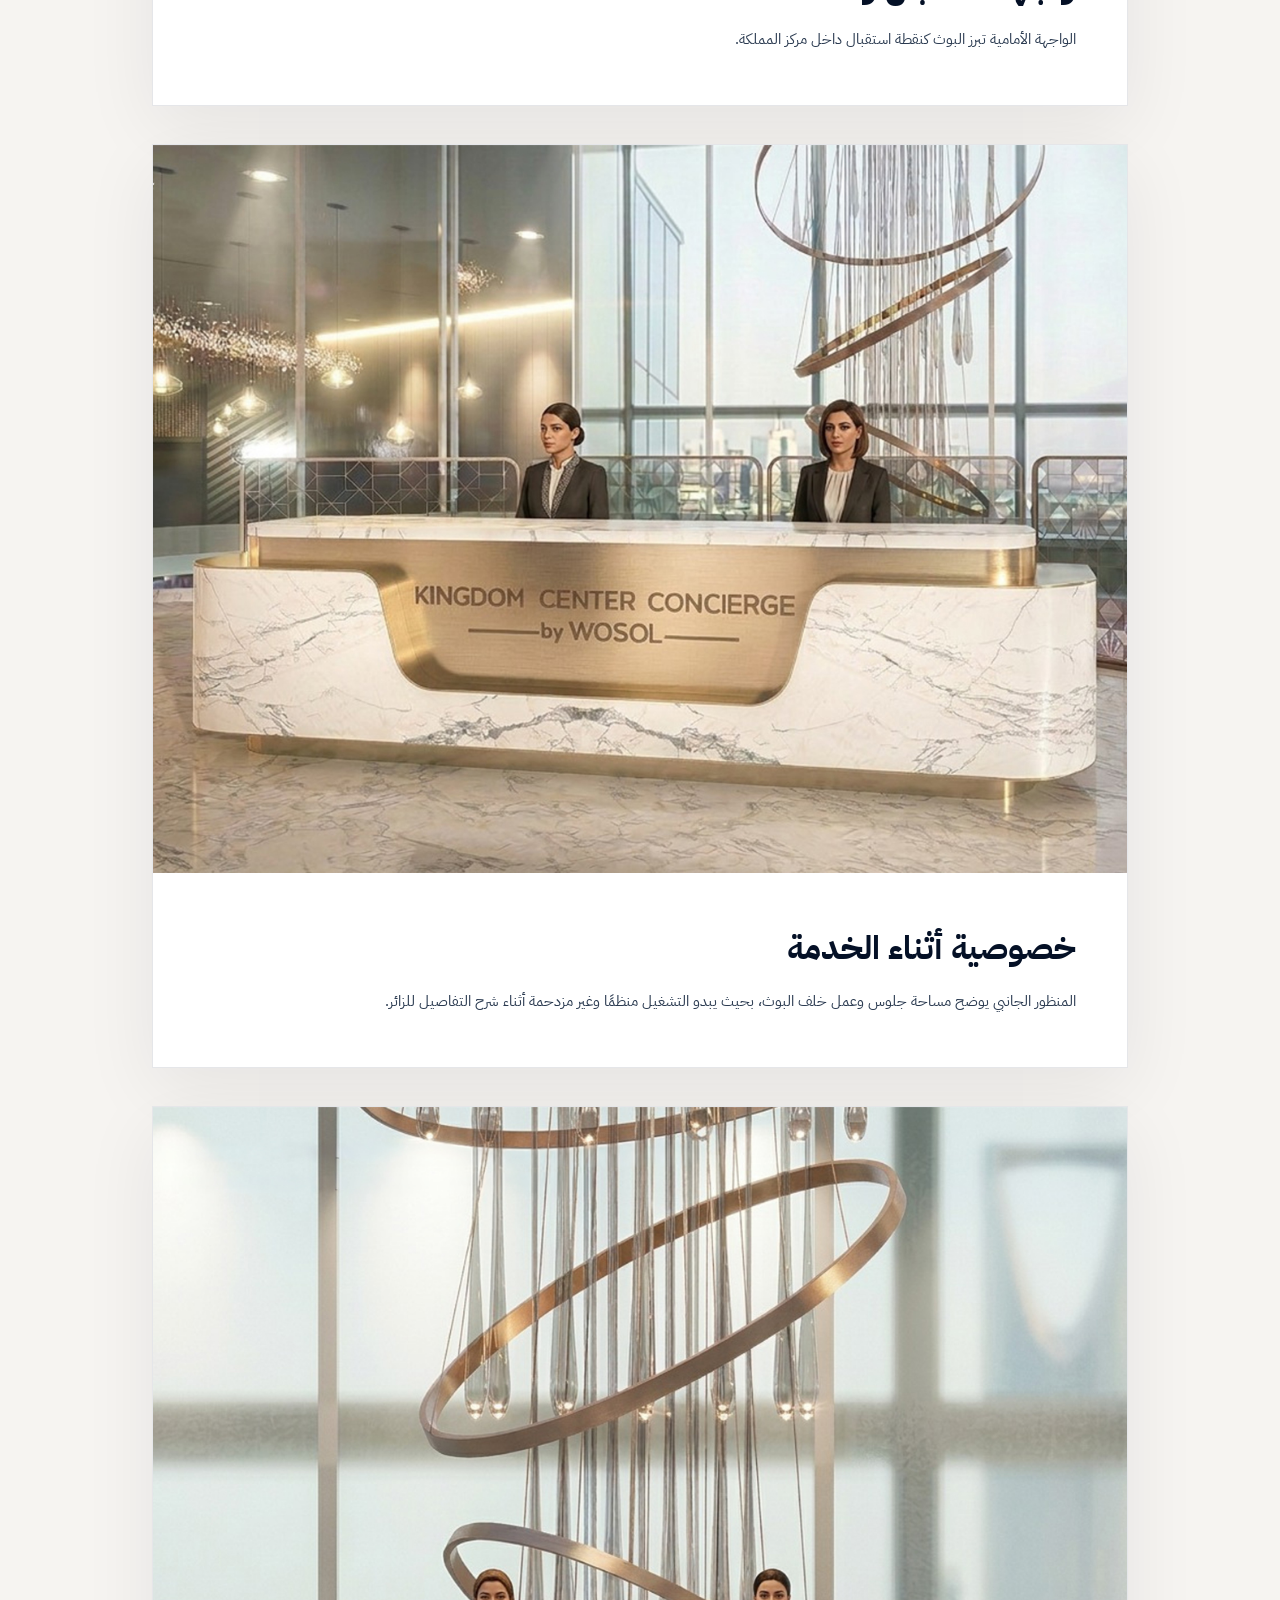
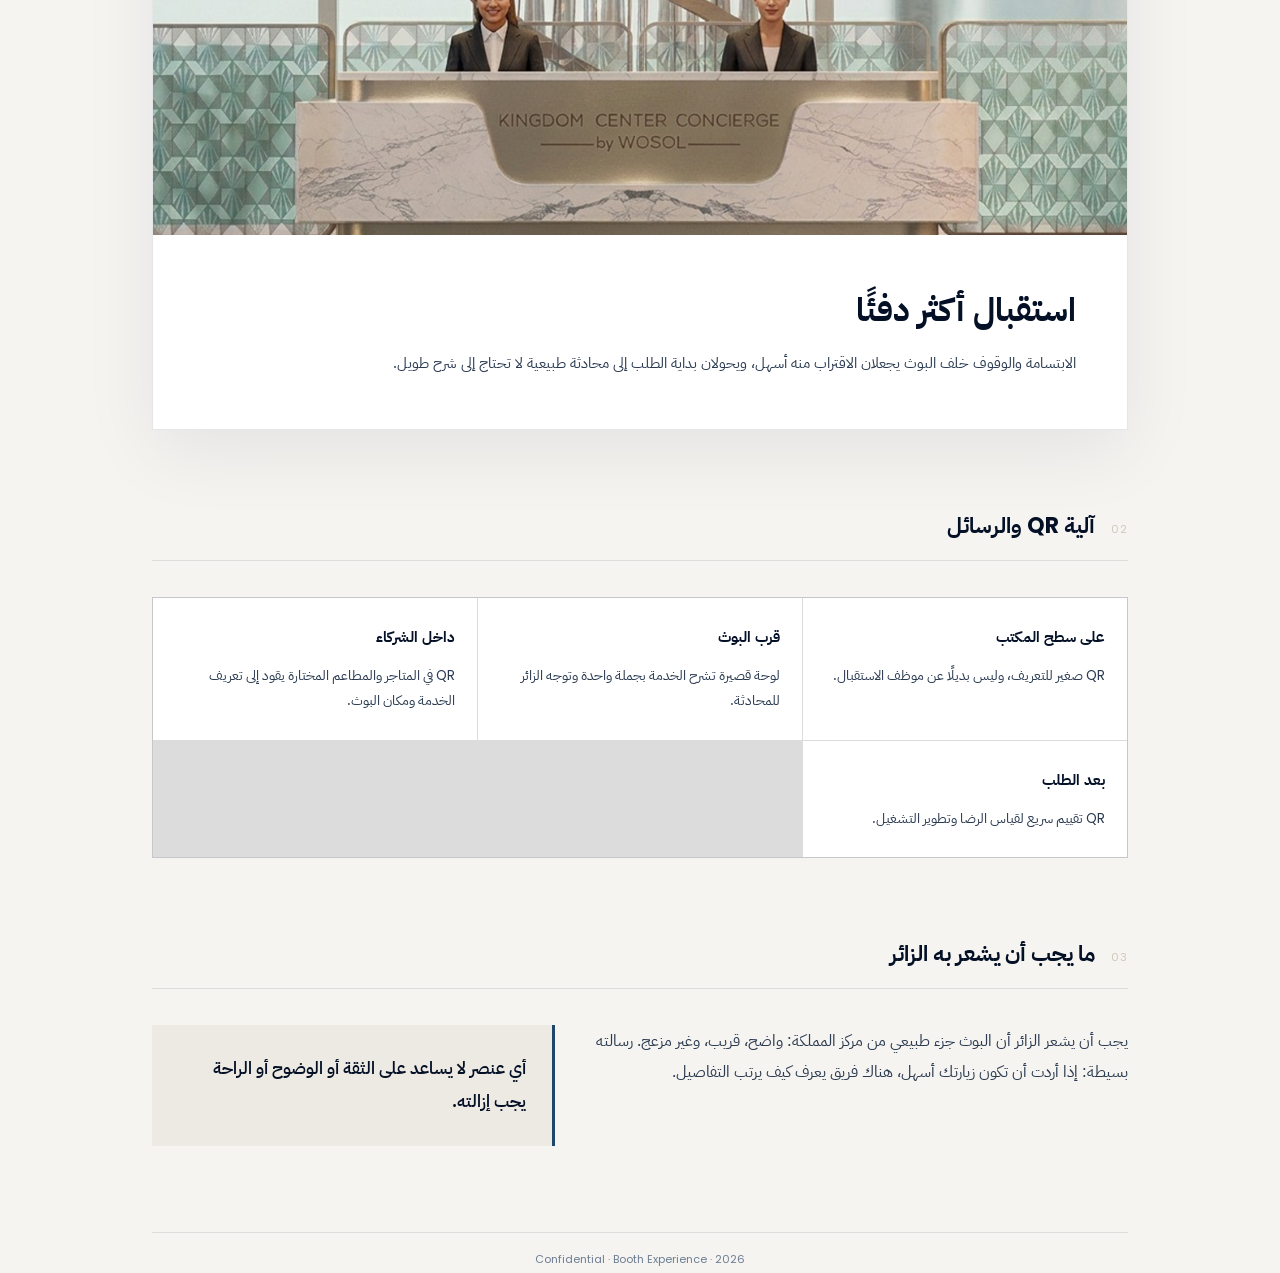
==== commit 34d63de1: "Remove final insight sections" ====
--- a/booth-experience/index.html
+++ b/booth-experience/index.html
@@ -110,11 +110,6 @@
         </div>
       </section>
 
-      <div class="closing-section">
-        <span class="closing-label">Final Insight</span>
-        <h3>البوث هو بداية الخدمة</h3>
-        <p>كل ما يحدث بعد ذلك يعتمد على لحظة الاستقبال الأولى: هل فهم الزائر الفائدة وشعر أن الطلب سيكون سهلًا؟</p>
-      </div>
     </main>
 
     <div data-shell-footer data-footer-meta="Confidential · Booth Experience · 2026"></div>
--- a/styles.css
+++ b/styles.css
@@ -382,7 +382,9 @@
 
 .hub-title-full,
 .hub-title-compact {
-  display: inline-block;
+  display: grid;
+  justify-items: center;
+  gap: 4px;
   width: 100%;
   text-align: center;
 }
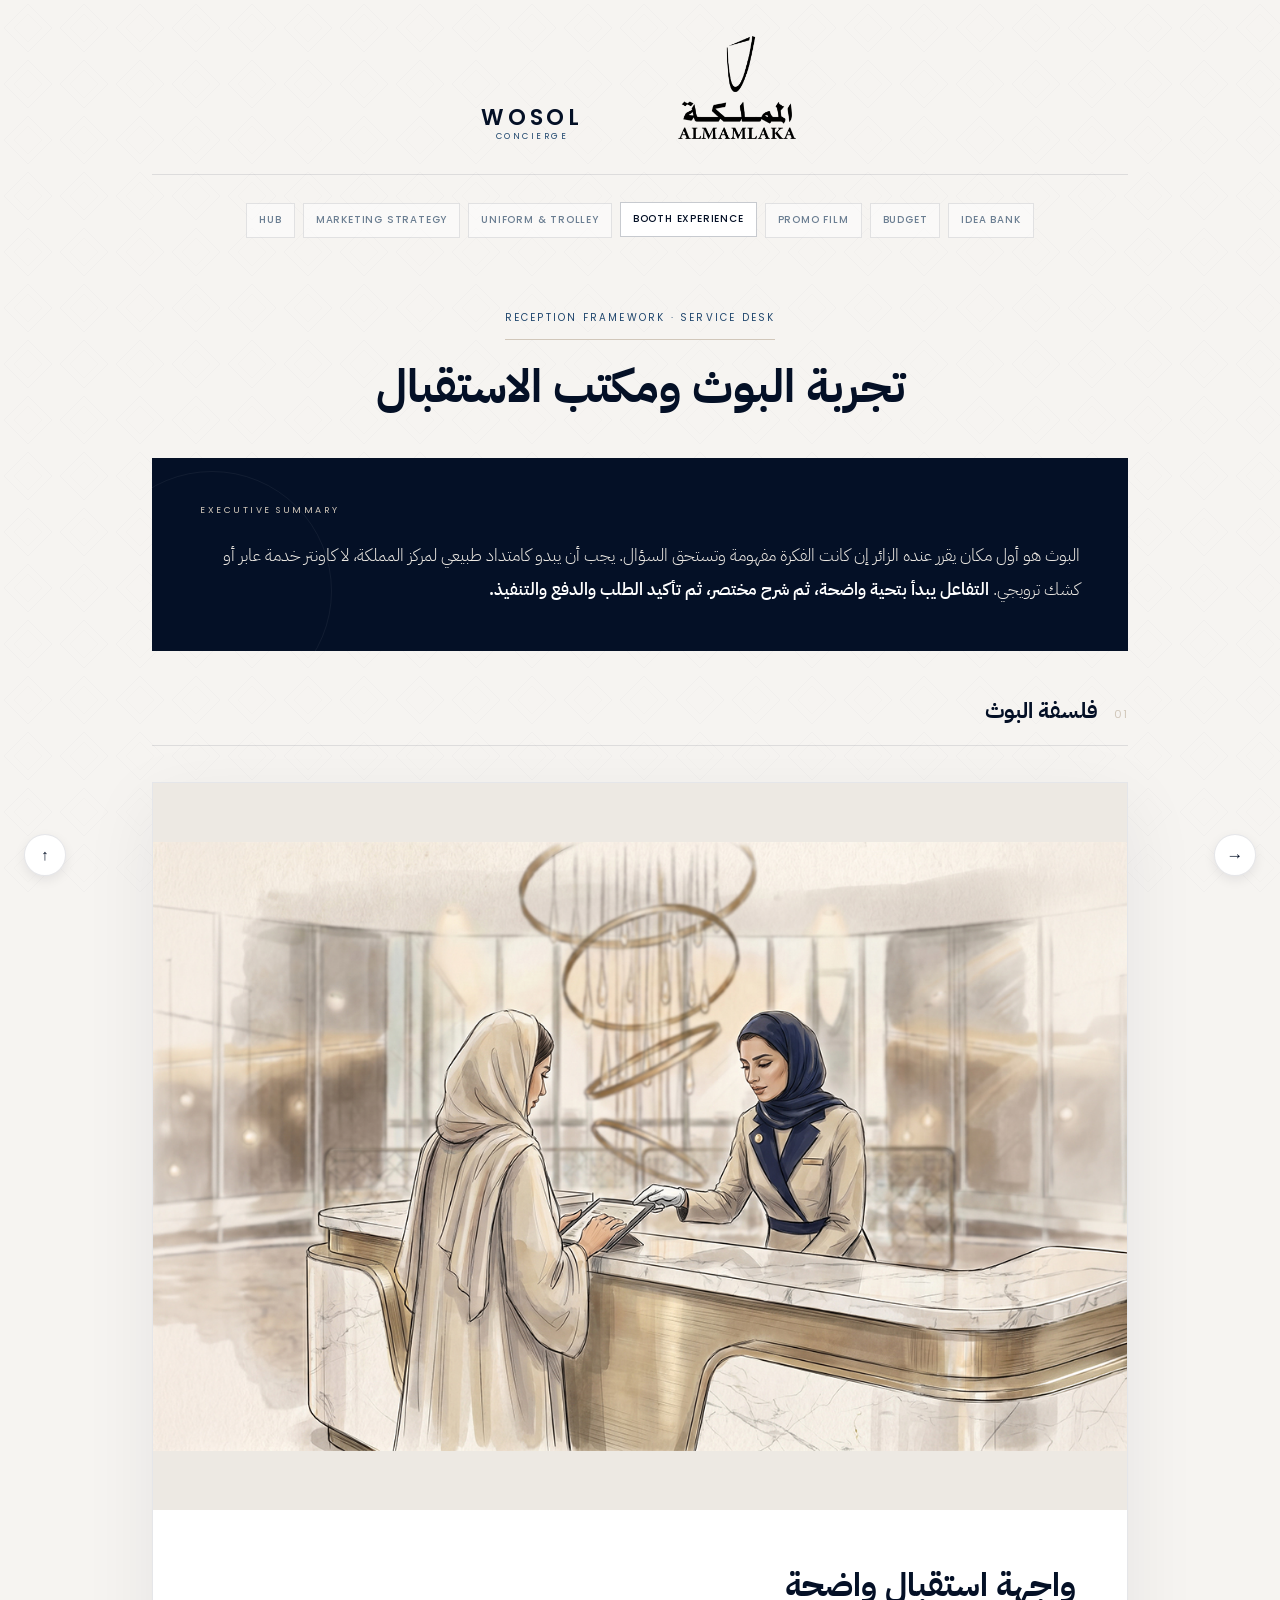
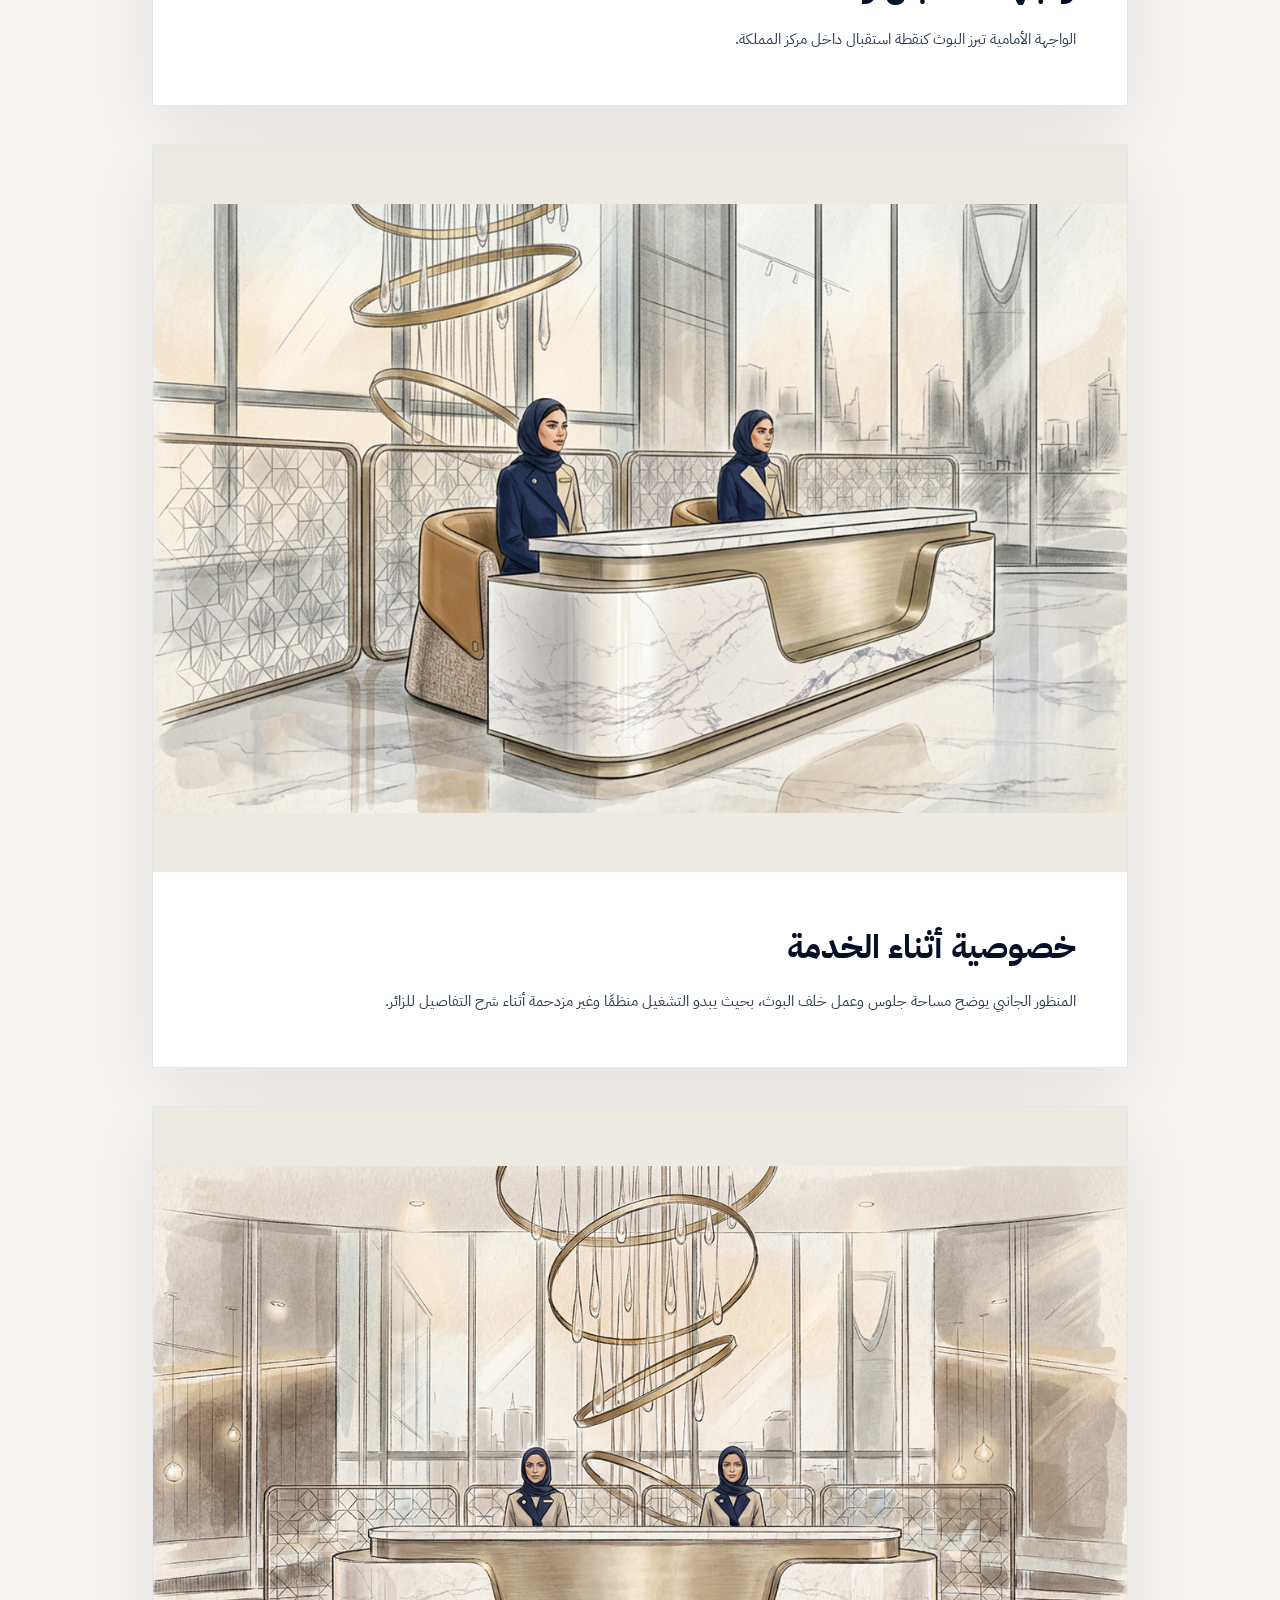
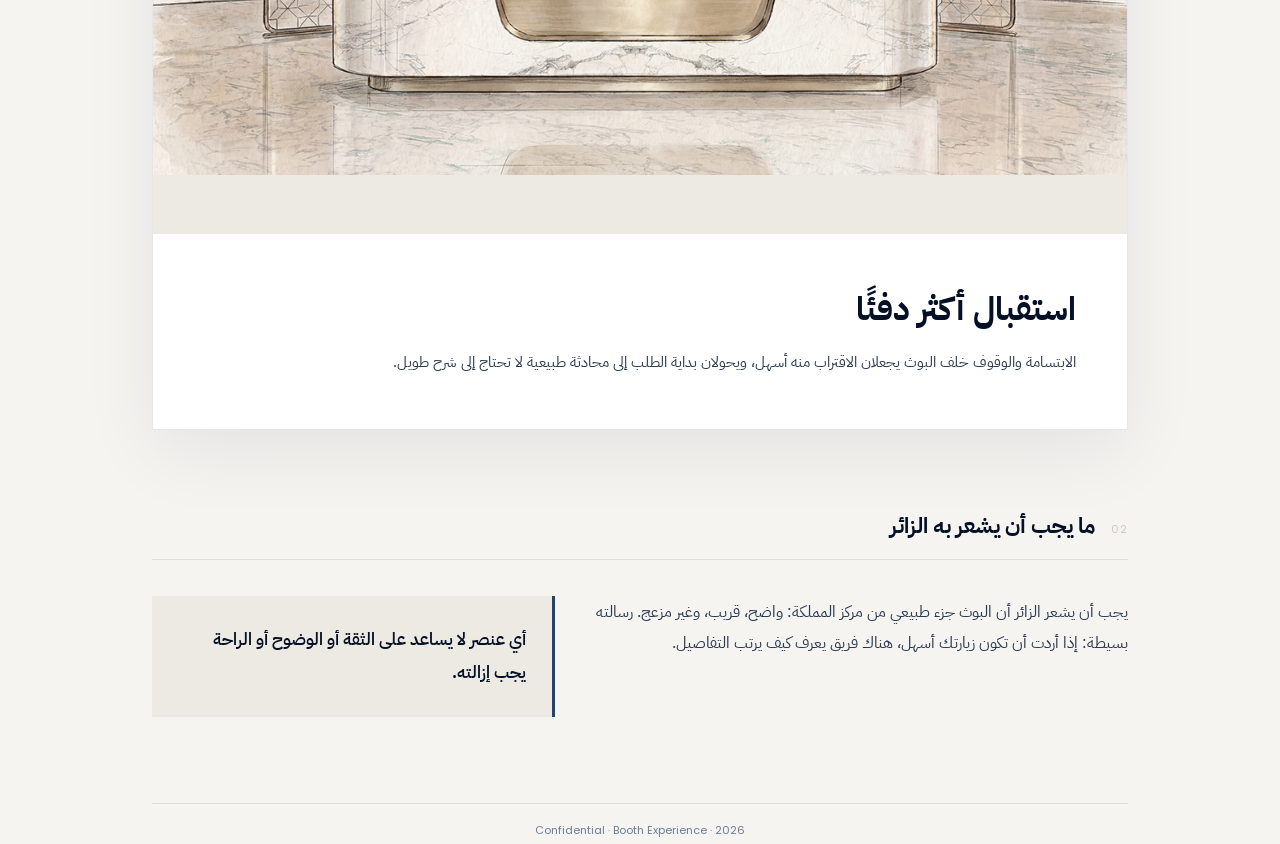
==== commit 627164a2: "Remove booth QR messaging section" ====
--- a/booth-experience/index.html
+++ b/booth-experience/index.html
@@ -79,22 +79,6 @@
         <div class="section-header">
           <span class="section-num">02</span>
           <div>
-            <h2 class="section-title">آلية <bdi class="en-term">QR</bdi> والرسائل</h2>
-          </div>
-        </div>
-
-        <div class="content-board">
-          <div><strong>على سطح المكتب</strong><p><bdi class="en-term">QR</bdi> صغير للتعريف، وليس بديلًا عن موظف الاستقبال.</p></div>
-          <div><strong>قرب البوث</strong><p>لوحة قصيرة تشرح الخدمة بجملة واحدة وتوجه الزائر للمحادثة.</p></div>
-          <div><strong>داخل الشركاء</strong><p><bdi class="en-term">QR</bdi> في المتاجر والمطاعم المختارة يقود إلى تعريف الخدمة ومكان البوث.</p></div>
-          <div><strong>بعد الطلب</strong><p><bdi class="en-term">QR</bdi> تقييم سريع لقياس الرضا وتطوير التشغيل.</p></div>
-        </div>
-      </section>
-
-      <section class="section">
-        <div class="section-header">
-          <span class="section-num">03</span>
-          <div>
             <h2 class="section-title">ما يجب أن يشعر به الزائر</h2>
           </div>
         </div>
--- a/styles.css
+++ b/styles.css
@@ -149,8 +149,8 @@
 .intro-kingdom-mark {
   display: grid;
   place-items: center;
-  transform: translateY(clamp(16px, 2.4vw, 30px));
-  width: clamp(116px, 18vw, 190px);
+  transform: none;
+  width: clamp(128px, 19vw, 205px);
 }
 
 .intro-kingdom-mark img {
@@ -289,7 +289,7 @@
   display: grid;
   place-items: end center;
   width: clamp(82px, 12vw, 124px);
-  transform: translateY(16px);
+  transform: none;
 }
 
 .header-kingdom-logo img {
@@ -909,6 +909,11 @@
   object-fit: cover;
 }
 
+.visitor-journey-frame img {
+  object-fit: contain;
+  background: var(--beige-warm);
+}
+
 .section-media img {
   height: auto;
   object-fit: contain;
@@ -1902,7 +1907,7 @@
 
   .header-kingdom-logo {
     width: 92px;
-    transform: translateY(14px);
+    transform: none;
   }
 
   .title-block,
@@ -1981,8 +1986,8 @@
   }
 
   .intro-kingdom-mark {
-    transform: translateY(10px);
-    width: clamp(74px, 23vw, 92px);
+    transform: none;
+    width: clamp(84px, 25vw, 104px);
   }
 
   .intro-line {
@@ -2154,8 +2159,8 @@
   }
 
   .intro-kingdom-mark {
-    transform: translateY(8px);
-    width: 70px;
+    transform: none;
+    width: 78px;
   }
 
   .hub-title {
